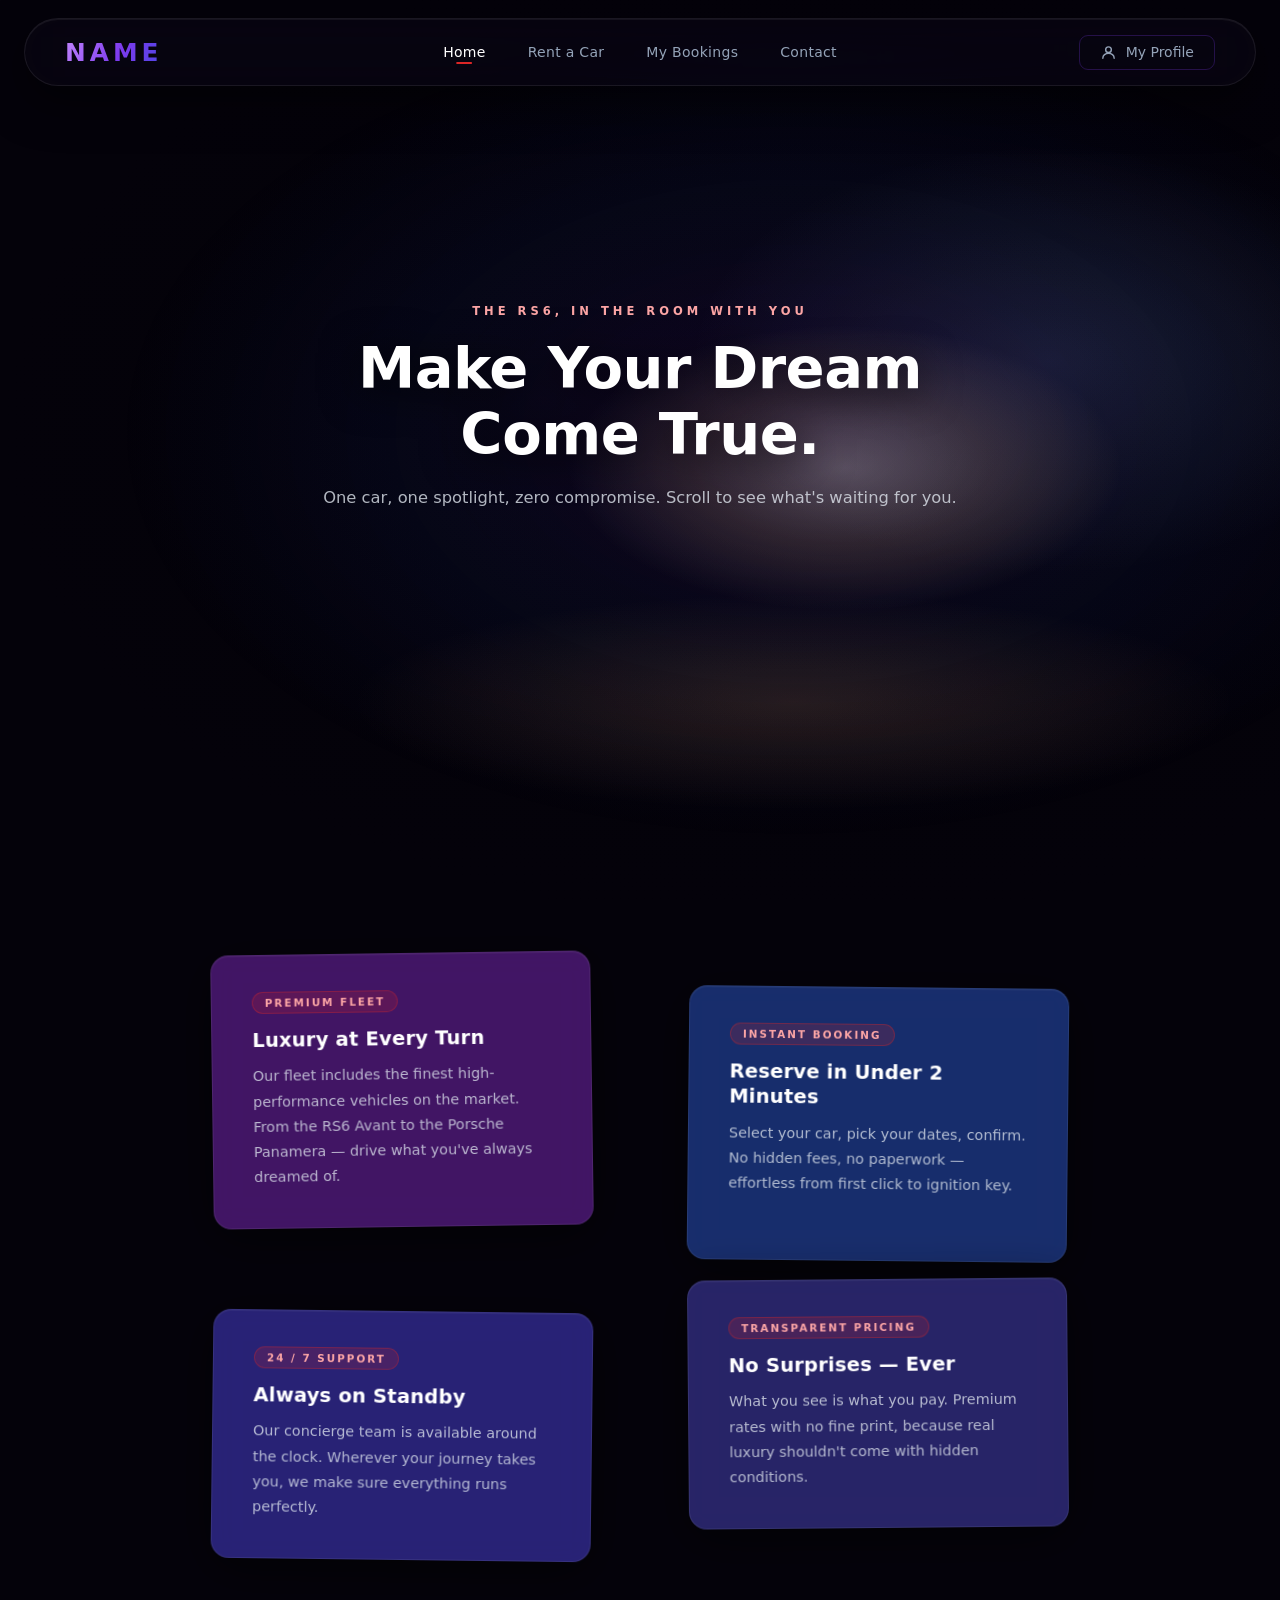
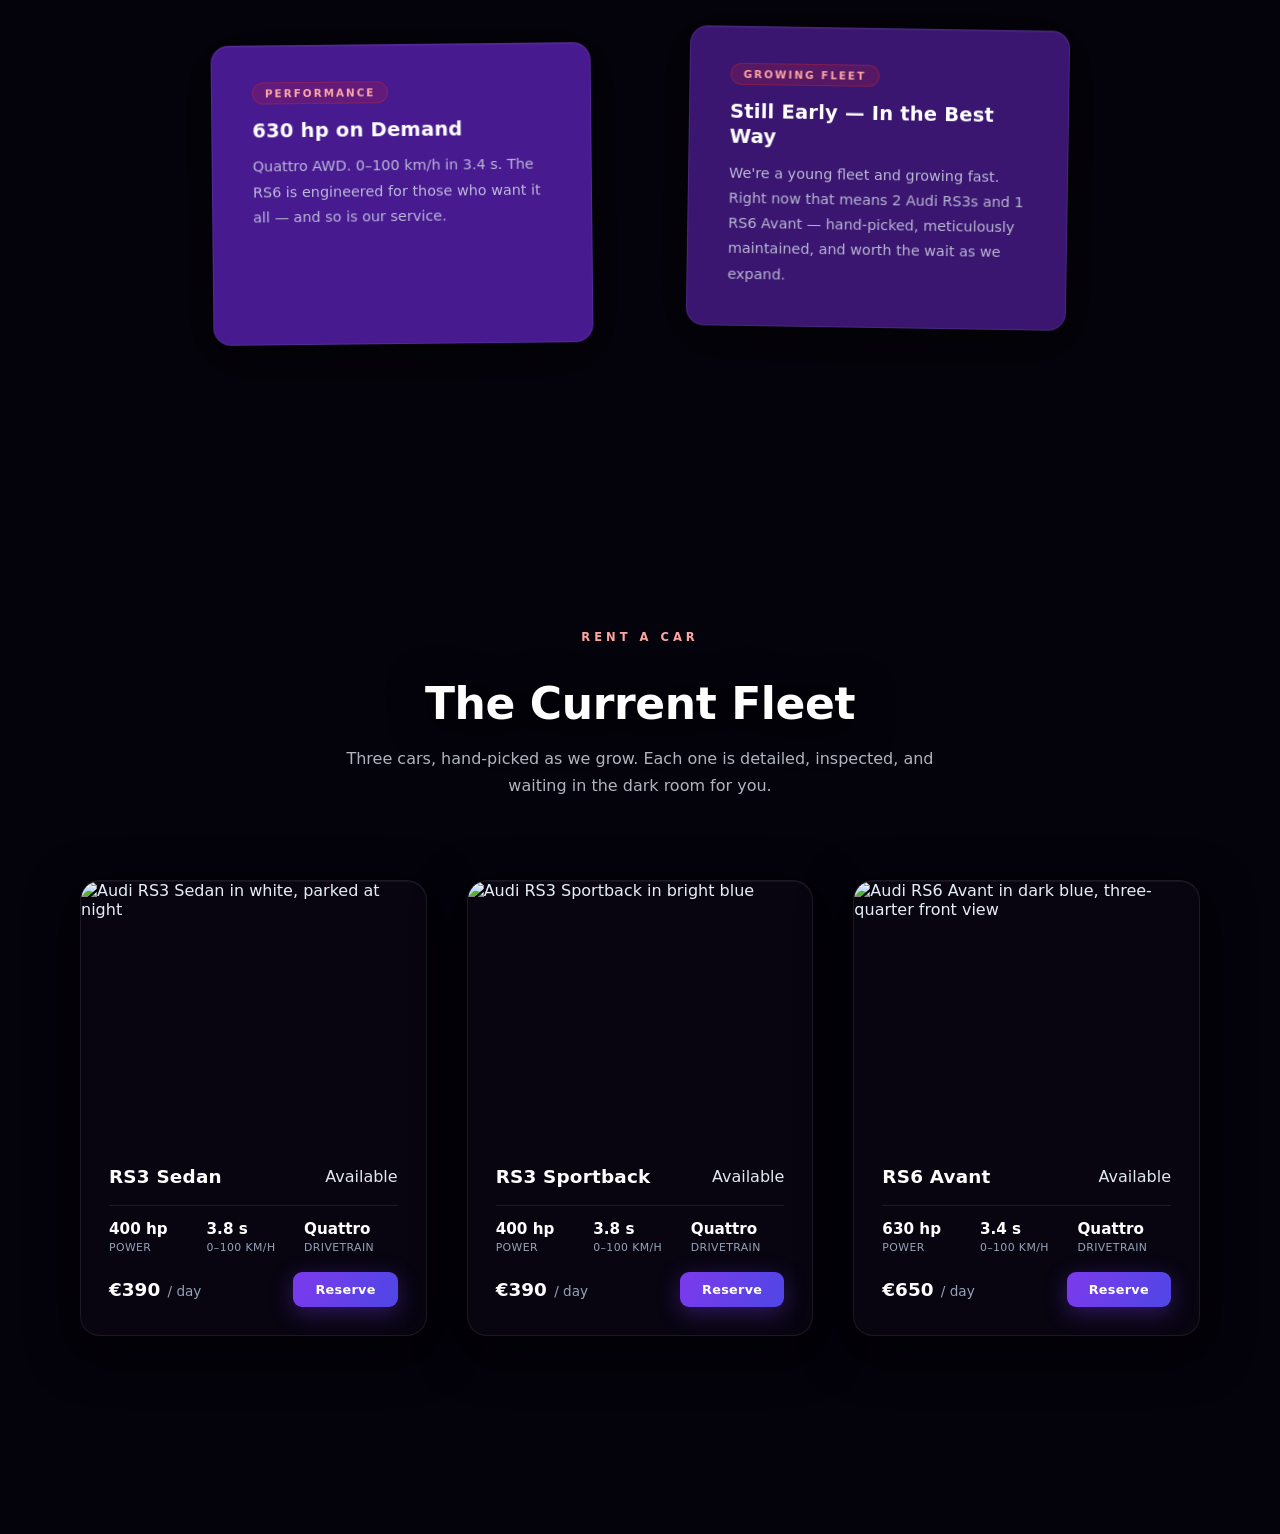
==== index.html @ 2bce0fa8 "Add Rent a Car section with the current fleet Three car cards (RS3 Sedan, RS3 Sportback, RS6 Avant) " ====
<!DOCTYPE html>
<html lang="en">
<head>
  <meta charset="UTF-8">
  <meta name="viewport" content="width=device-width, initial-scale=1.0">
  <title>NAME — Premium Car Rental</title>
  <link rel="stylesheet" href="css/styles.css">
</head>
<body>

  <!--
    ╔══════════════════════════════════════════════════╗
    ║  FIXED BACKGROUND SYSTEM                         ║
    ║  Three layers stacked behind everything.         ║
    ║  The page scrolls; these layers never move.      ║
    ║                                                  ║
    ║  To swap the car photo:                          ║
    ║  → edit .bg-photo background-image in styles.css ║
    ╚══════════════════════════════════════════════════╝
  -->
  <div class="bg-photo"></div>
  <div class="bg-darkroom"></div>
  <div class="bg-lights"></div>
  <div class="bg-tint"></div>

  <!-- ═══════════════════════════════════════
       NAVBAR
  ═══════════════════════════════════════ -->
  <nav class="navbar">
    <div class="nav-logo">NAME</div>

    <div class="nav-center">
      <a href="#"  class="nav-link active">Home</a>
      <a href="#rent-a-car"  class="nav-link">Rent a Car</a>
      <a href="#"  class="nav-link">My Bookings</a>
      <a href="#"  class="nav-link">Contact</a>
    </div>

    <div class="nav-right">
      <a href="#" class="nav-profile">
        <svg viewBox="0 0 24 24" fill="none" stroke="currentColor" stroke-width="2"
             stroke-linecap="round" stroke-linejoin="round">
          <circle cx="12" cy="8" r="4"/>
          <path d="M4 20c0-4 3.6-7 8-7s8 3 8 7"/>
        </svg>
        My Profile
      </a>
    </div>
  </nav>

  <!-- ═══════════════════════════════════════
       SCROLLABLE CONTENT
       Everything sits on top of the fixed bg.
  ═══════════════════════════════════════ -->
  <main class="page-content">

    <!-- HERO — info boxes centred over the car -->
    <section class="hero">

      <div class="hero-intro">
        <div class="hero-eyebrow">The RS6, In The Room With You</div>
        <h1>Make Your Dream Come True.</h1>
        <p>One car, one spotlight, zero compromise. Scroll to see what's waiting for you.</p>
      </div>

      <div class="boxes-grid">

        <div class="info-box box-purple">
          <div class="tag">Premium Fleet</div>
          <h3>Luxury at Every Turn</h3>
          <p>Our fleet includes the finest high-performance vehicles on the market. From the RS6 Avant to the Porsche Panamera — drive what you've always dreamed of.</p>
        </div>

        <div class="info-box box-blue">
          <div class="tag">Instant Booking</div>
          <h3>Reserve in Under 2 Minutes</h3>
          <p>Select your car, pick your dates, confirm. No hidden fees, no paperwork — effortless from first click to ignition key.</p>
        </div>

        <div class="info-box box-indigo">
          <div class="tag">24 / 7 Support</div>
          <h3>Always on Standby</h3>
          <p>Our concierge team is available around the clock. Wherever your journey takes you, we make sure everything runs perfectly.</p>
        </div>

        <div class="info-box box-teal">
          <div class="tag">Transparent Pricing</div>
          <h3>No Surprises — Ever</h3>
          <p>What you see is what you pay. Premium rates with no fine print, because real luxury shouldn't come with hidden conditions.</p>
        </div>

        <div class="info-box box-violet">
          <div class="tag">Performance</div>
          <h3>630 hp on Demand</h3>
          <p>Quattro AWD. 0–100 km/h in 3.4 s. The RS6 is engineered for those who want it all — and so is our service.</p>
        </div>

        <div class="info-box box-darkred">
          <div class="tag">Growing Fleet</div>
          <h3>Still Early — In the Best Way</h3>
          <p>We're a young fleet and growing fast. Right now that means 2 Audi RS3s and 1 RS6 Avant — hand-picked, meticulously maintained, and worth the wait as we expand.</p>
        </div>

      </div>
    </section>

    <!-- RENT A CAR — the current fleet -->
    <section class="fleet" id="rent-a-car">

      <div class="fleet-intro">
        <div class="hero-eyebrow">Rent a Car</div>
        <h2>The Current Fleet</h2>
        <p>Three cars, hand-picked as we grow. Each one is detailed, inspected, and waiting in the dark room for you.</p>
      </div>

      <div class="fleet-grid">

        <article class="car-card">
          <div class="car-media">
            <img src="https://images.unsplash.com/photo-1754369764475-033c33421843?auto=format&fit=crop&w=1000&q=85" alt="Audi RS3 Sedan in white, parked at night">
          </div>
          <div class="car-body">
            <div class="car-top">
              <h3>RS3 Sedan</h3>
              <span class="tag">Available</span>
            </div>
            <ul class="car-specs">
              <li><strong>400 hp</strong><span>Power</span></li>
              <li><strong>3.8 s</strong><span>0–100 km/h</span></li>
              <li><strong>Quattro</strong><span>Drivetrain</span></li>
            </ul>
            <div class="car-footer">
              <div class="car-price"><strong>€390</strong> / day</div>
              <a href="#" class="car-cta">Reserve</a>
            </div>
          </div>
        </article>

        <article class="car-card">
          <div class="car-media">
            <img src="https://images.unsplash.com/photo-1751362410493-e89194560227?auto=format&fit=crop&w=1000&q=85" alt="Audi RS3 Sportback in bright blue">
          </div>
          <div class="car-body">
            <div class="car-top">
              <h3>RS3 Sportback</h3>
              <span class="tag">Available</span>
            </div>
            <ul class="car-specs">
              <li><strong>400 hp</strong><span>Power</span></li>
              <li><strong>3.8 s</strong><span>0–100 km/h</span></li>
              <li><strong>Quattro</strong><span>Drivetrain</span></li>
            </ul>
            <div class="car-footer">
              <div class="car-price"><strong>€390</strong> / day</div>
              <a href="#" class="car-cta">Reserve</a>
            </div>
          </div>
        </article>

        <article class="car-card">
          <div class="car-media">
            <img src="https://images.unsplash.com/photo-1762028160438-191f46f4d0f8?auto=format&fit=crop&w=1000&q=85" alt="Audi RS6 Avant in dark blue, three-quarter front view">
          </div>
          <div class="car-body">
            <div class="car-top">
              <h3>RS6 Avant</h3>
              <span class="tag">Available</span>
            </div>
            <ul class="car-specs">
              <li><strong>630 hp</strong><span>Power</span></li>
              <li><strong>3.4 s</strong><span>0–100 km/h</span></li>
              <li><strong>Quattro</strong><span>Drivetrain</span></li>
            </ul>
            <div class="car-footer">
              <div class="car-price"><strong>€650</strong> / day</div>
              <a href="#" class="car-cta">Reserve</a>
            </div>
          </div>
        </article>

      </div>
    </section>

  </main>

  <script>
    // Active nav link
    document.querySelectorAll('.nav-link').forEach(link => {
      link.addEventListener('click', function () {
        document.querySelectorAll('.nav-link').forEach(l => l.classList.remove('active'));
        this.classList.add('active');
      });
    });
  </script>

</body>
</html>
---- css/styles.css ----
:root {
  --purple:       #7C3AED;
  --dark-purple:  #4C1D95;
  --deep-purple:  #2D1B69;
  --dark-blue:    #1E3A8A;
  --teal:         #0E7490;
  --midnight:     #0F172A;
  --void:         #04020A;
  --red:          #DC2626;
  --text:         #E2E8F0;
  --muted:        #94A3B8;
  --nav-h:        68px;
}

* { margin: 0; padding: 0; box-sizing: border-box; }
html { scroll-behavior: smooth; }

body {
  font-family: 'Segoe UI', system-ui, -apple-system, sans-serif;
  color: var(--text);
  overflow-x: hidden;
  background: #04020A;
}

/* ══════════════════════════════════════
   FIXED BACKGROUND SYSTEM
   Three stacked fixed layers — photo,
   dark-room vignette, colour tint.
   Content scrolls over all of them.
══════════════════════════════════════ */

/* Layer 1 — raw car photo
   Audi RS6, 3/4 front angle turned toward camera,
   shot in a dark studio with headlights already lit. */
.bg-photo {
  position: fixed;
  inset: 0;
  z-index: 0;
  background-image: url('https://images.unsplash.com/photo-1743264533229-c22d34e2fc5f?auto=format&fit=crop&w=2400&q=90');
  background-size: cover;
  background-position: 62% 46%;
  /* darken + slight desaturate so the room reads as black, car still legible */
  filter: brightness(0.5) contrast(1.22) saturate(0.8);
}

/* Layer 2 — dark room vignette
   Black corners, slight brightness in the middle
   where the car sits — cinematic announcement feel.
   Focal point shifted right to follow the car's 3/4 pose. */
.bg-darkroom {
  position: fixed;
  inset: 0;
  z-index: 1;
  background:
    /* Hard outer black */
    radial-gradient(
      ellipse 62% 56% at 62% 48%,
      transparent            0%,
      rgba(4, 2, 10, 0.22)  32%,
      rgba(4, 2, 10, 0.66)  60%,
      rgba(4, 2, 10, 0.94)  82%,
      rgba(4, 2, 10, 1.00) 100%
    ),
    /* Extra top + bottom crush */
    linear-gradient(
      to bottom,
      rgba(4, 2, 10, 0.90)  0%,
      transparent           20%,
      transparent           76%,
      rgba(4, 2, 10, 0.95) 100%
    );
}

/* Layer 3 — headlight / taillight glow
   Warm key light where the headlights sit, cool rim
   light off the bodywork, and a soft ground bounce —
   the "perfect light management" pass. */
.bg-lights {
  position: fixed;
  inset: 0;
  z-index: 2;
  background:
    /* headlight key light */
    radial-gradient(
      ellipse 30% 22% at 66% 52%,
      rgba(255, 244, 214, 0.34) 0%,
      rgba(255, 214, 140, 0.16) 38%,
      transparent               72%
    ),
    /* cool rim light along the far side of the body */
    radial-gradient(
      ellipse 40% 34% at 82% 40%,
      rgba(140, 170, 255, 0.14) 0%,
      transparent               70%
    ),
    /* warm floor bounce beneath the car */
    radial-gradient(
      ellipse 46% 16% at 62% 78%,
      rgba(255, 170, 90, 0.14) 0%,
      transparent               75%
    );
  mix-blend-mode: screen;
  pointer-events: none;
}

/* Layer 4 — colour tint (purple / blue atmosphere) */
.bg-tint {
  position: fixed;
  inset: 0;
  z-index: 3;
  background: radial-gradient(
    ellipse 70% 60% at 62% 48%,
    rgba(76, 29, 149, 0.18)  0%,
    rgba(30, 58, 138, 0.10) 45%,
    transparent             75%
  );
  pointer-events: none;
}

/* ══════════════════════════════════════
   NAVBAR
   A floating glass bar, not a hard strip —
   inset from the edges so the dark room reads
   straight through it, all sides softened evenly
   instead of one flat cut-line under it.
══════════════════════════════════════ */
.navbar {
  position: fixed;
  top: 18px; left: 24px; right: 24px;
  height: var(--nav-h);
  z-index: 1000;
  display: flex;
  align-items: center;
  padding: 0 40px;
  border-radius: 999px;
  background: rgba(12, 8, 22, 0.46);
  backdrop-filter: blur(26px) saturate(1.3);
  -webkit-backdrop-filter: blur(26px) saturate(1.3);
  border: 1px solid rgba(255, 255, 255, 0.08);
  box-shadow:
    0 16px 44px rgba(0, 0, 0, 0.5),
    0 1px 0 rgba(255, 255, 255, 0.06) inset;
}

.nav-logo {
  font-size: 1.55rem;
  font-weight: 900;
  letter-spacing: 4px;
  text-transform: uppercase;
  background: linear-gradient(115deg, #C084FC 0%, #7C3AED 55%, #4F46E5 100%);
  -webkit-background-clip: text;
  -webkit-text-fill-color: transparent;
  background-clip: text;
  user-select: none;
  flex-shrink: 0;
}

.nav-center {
  display: flex;
  gap: 2px;
  position: absolute;
  left: 50%;
  transform: translateX(-50%);
}

.nav-link {
  text-decoration: none;
  color: var(--muted);
  font-size: 0.875rem;
  font-weight: 500;
  letter-spacing: 0.3px;
  padding: 8px 20px;
  border-radius: 8px;
  transition: color 0.18s, background 0.18s;
  white-space: nowrap;
  position: relative;
}

.nav-link:hover { color: #fff; background: rgba(124, 58, 237, 0.13); }

.nav-link.active { color: #fff; }
.nav-link.active::after {
  content: '';
  position: absolute;
  bottom: 4px;
  left: 50%; transform: translateX(-50%);
  width: 16px; height: 2px;
  background: var(--red);
  border-radius: 2px;
}

.nav-right { margin-left: auto; }

.nav-profile {
  display: flex;
  align-items: center;
  gap: 9px;
  text-decoration: none;
  color: var(--muted);
  font-size: 0.875rem;
  font-weight: 500;
  padding: 8px 20px;
  border-radius: 9px;
  border: 1px solid rgba(124, 58, 237, 0.26);
  transition: all 0.2s;
}

.nav-profile:hover {
  color: #fff;
  border-color: var(--purple);
  background: rgba(124, 58, 237, 0.10);
  box-shadow: 0 0 18px rgba(124, 58, 237, 0.18);
}

.nav-profile svg { width: 17px; height: 17px; }

/* ══════════════════════════════════════
   PAGE CONTENT (scrolls over fixed bg)
══════════════════════════════════════ */
.page-content {
  position: relative;
  z-index: 10;
  padding-top: calc(var(--nav-h) + 34px);
}

/* ── HERO ──
   Tall enough that the room and the car get to breathe
   before the boxes arrive — real scroll, not one screenful. */
.hero {
  min-height: 220vh;
  display: flex;
  flex-direction: column;
  align-items: center;
  padding: 22vh 80px 18vh;
}

.hero-intro {
  text-align: center;
  max-width: 640px;
  margin: 0 auto 14vh;
}

.hero-eyebrow {
  display: inline-block;
  font-size: 0.72rem;
  font-weight: 700;
  letter-spacing: 4px;
  text-transform: uppercase;
  color: #FCA5A5;
  margin-bottom: 18px;
}

.hero-intro h1 {
  font-size: clamp(2.2rem, 4.5vw, 3.6rem);
  font-weight: 800;
  letter-spacing: -0.5px;
  line-height: 1.15;
  color: #fff;
  text-shadow: 0 6px 40px rgba(0, 0, 0, 0.8);
  margin-bottom: 16px;
}

.hero-intro p {
  font-size: 1.02rem;
  line-height: 1.7;
  color: rgba(226, 232, 240, 0.78);
}

/* ── INFO BOXES GRID ── */
.boxes-grid {
  display: grid;
  grid-template-columns: repeat(2, 380px);
  gap: 72px 96px;
  justify-content: center;
  margin-top: auto;
}

.info-box {
  border-radius: 18px;
  padding: 36px 40px 38px;
  backdrop-filter: blur(14px);
  -webkit-backdrop-filter: blur(14px);
  border: 1px solid rgba(255, 255, 255, 0.07);
  box-shadow:
    0 10px 50px rgba(0, 0, 0, 0.65),
    0 1px 0 rgba(255, 255, 255, 0.045) inset;
  transition: transform 0.28s ease, box-shadow 0.28s ease;
}

.info-box:hover {
  transform: translateY(-5px);
  box-shadow:
    0 20px 60px rgba(0, 0, 0, 0.75),
    0 1px 0 rgba(255, 255, 255, 0.06) inset;
}

/* Organic stagger so grid doesn't look rigid */
.info-box:nth-child(1) { transform: translateY(0px)    rotate(-0.8deg); }
.info-box:nth-child(2) { transform: translateY(34px)   rotate( 0.6deg); }
.info-box:nth-child(3) { transform: translateY(12px)   rotate( 0.7deg); }
.info-box:nth-child(4) { transform: translateY(-20px)  rotate(-0.5deg); }
.info-box:nth-child(5) { transform: translateY(24px)   rotate(-0.6deg); }
.info-box:nth-child(6) { transform: translateY(8px)    rotate( 0.9deg); }

.info-box:nth-child(1):hover { transform: translateY(-5px)  rotate(-0.8deg); }
.info-box:nth-child(2):hover { transform: translateY(29px)  rotate( 0.6deg); }
.info-box:nth-child(3):hover { transform: translateY(7px)   rotate( 0.7deg); }
.info-box:nth-child(4):hover { transform: translateY(-25px) rotate(-0.5deg); }
.info-box:nth-child(5):hover { transform: translateY(19px)  rotate(-0.6deg); }
.info-box:nth-child(6):hover { transform: translateY(3px)   rotate( 0.9deg); }

.info-box .tag {
  display: inline-block;
  font-size: 0.65rem;
  font-weight: 700;
  letter-spacing: 2px;
  text-transform: uppercase;
  padding: 4px 12px;
  border-radius: 20px;
  background: rgba(220, 38, 38, 0.18);
  color: #FCA5A5;
  border: 1px solid rgba(220, 38, 38, 0.32);
  margin-bottom: 14px;
}

.info-box h3 {
  font-size: 1.22rem;
  font-weight: 700;
  margin-bottom: 11px;
  color: #fff;
  letter-spacing: 0.2px;
  line-height: 1.3;
}

.info-box p {
  font-size: 0.9rem;
  line-height: 1.75;
  color: rgba(226, 232, 240, 0.76);
}

/* Box individual colour fills
   Strictly one violet → indigo → blue family, no red and
   no teal/green anywhere — only depth and brightness vary
   from box to box, so the grid reads as a single moodboard. */
.box-purple   { background: rgba(88,  28, 135, 0.72); }  /* purple-900 #581C87 */
.box-blue     { background: rgba(30,  58, 138, 0.76); }  /* blue-800   #1E3A8A */
.box-indigo   { background: rgba(55,  48, 163, 0.70); }  /* indigo-800 #3730A3 */
.box-teal     { background: rgba(49,  46, 129, 0.78); }  /* indigo-900 #312E81 */
.box-violet   { background: rgba(109, 40, 217, 0.64); }  /* violet-700 #6D28D9 */
.box-darkred  { background: rgba(76,  29, 149, 0.74); }  /* violet-900 #4C1D95 */

/* ══════════════════════════════════════
   RENT A CAR — fleet grid
══════════════════════════════════════ */
.fleet {
  padding: 16vh 80px 22vh;
}

.fleet-intro {
  text-align: center;
  max-width: 620px;
  margin: 0 auto 9vh;
}

.fleet-intro h2 {
  font-size: clamp(1.9rem, 3.6vw, 2.75rem);
  font-weight: 800;
  letter-spacing: -0.4px;
  color: #fff;
  text-shadow: 0 6px 40px rgba(0, 0, 0, 0.8);
  margin: 16px 0;
}

.fleet-intro p {
  font-size: 1rem;
  line-height: 1.7;
  color: rgba(226, 232, 240, 0.78);
}

.fleet-grid {
  display: grid;
  grid-template-columns: repeat(3, minmax(0, 1fr));
  gap: 40px;
  max-width: 1280px;
  margin: 0 auto;
}

.car-card {
  display: flex;
  flex-direction: column;
  border-radius: 20px;
  overflow: hidden;
  background: rgba(14, 10, 24, 0.55);
  backdrop-filter: blur(18px);
  -webkit-backdrop-filter: blur(18px);
  border: 1px solid rgba(255, 255, 255, 0.08);
  box-shadow:
    0 14px 50px rgba(0, 0, 0, 0.6),
    0 1px 0 rgba(255, 255, 255, 0.05) inset;
  transition: transform 0.3s ease, box-shadow 0.3s ease;
}

.car-card:hover {
  transform: translateY(-6px);
  box-shadow:
    0 22px 60px rgba(0, 0, 0, 0.7),
    0 1px 0 rgba(255, 255, 255, 0.06) inset;
}

.car-media {
  aspect-ratio: 4 / 3;
  overflow: hidden;
}

.car-media img {
  width: 100%;
  height: 100%;
  object-fit: cover;
  display: block;
  filter: saturate(1.05) contrast(1.05);
  transition: transform 0.5s ease;
}

.car-card:hover .car-media img {
  transform: scale(1.05);
}

.car-body {
  padding: 26px 28px 28px;
  display: flex;
  flex-direction: column;
  gap: 18px;
}

.car-top {
  display: flex;
  align-items: center;
  justify-content: space-between;
  gap: 12px;
}

.car-top h3 {
  font-size: 1.15rem;
  font-weight: 700;
  color: #fff;
  letter-spacing: 0.2px;
}

.car-specs {
  display: grid;
  grid-template-columns: repeat(3, 1fr);
  list-style: none;
  gap: 4px;
  padding-top: 14px;
  border-top: 1px solid rgba(255, 255, 255, 0.08);
}

.car-specs li {
  display: flex;
  flex-direction: column;
  gap: 3px;
}

.car-specs strong {
  font-size: 0.95rem;
  font-weight: 700;
  color: #fff;
}

.car-specs span {
  font-size: 0.68rem;
  letter-spacing: 0.4px;
  text-transform: uppercase;
  color: var(--muted);
}

.car-footer {
  display: flex;
  align-items: center;
  justify-content: space-between;
  gap: 12px;
}

.car-price {
  font-size: 0.85rem;
  color: var(--muted);
}

.car-price strong {
  font-size: 1.15rem;
  color: #fff;
  font-weight: 700;
  margin-right: 3px;
}

.car-cta {
  text-decoration: none;
  font-size: 0.8rem;
  font-weight: 700;
  letter-spacing: 0.3px;
  color: #fff;
  padding: 10px 22px;
  border-radius: 9px;
  background: linear-gradient(115deg, #7C3AED 0%, #4F46E5 100%);
  box-shadow: 0 6px 22px rgba(124, 58, 237, 0.35);
  transition: transform 0.2s ease, box-shadow 0.2s ease;
}

.car-cta:hover {
  transform: translateY(-2px);
  box-shadow: 0 10px 28px rgba(124, 58, 237, 0.5);
}

@media (max-width: 980px) {
  .fleet-grid { grid-template-columns: 1fr; }
  .fleet { padding: 12vh 24px 16vh; }
}
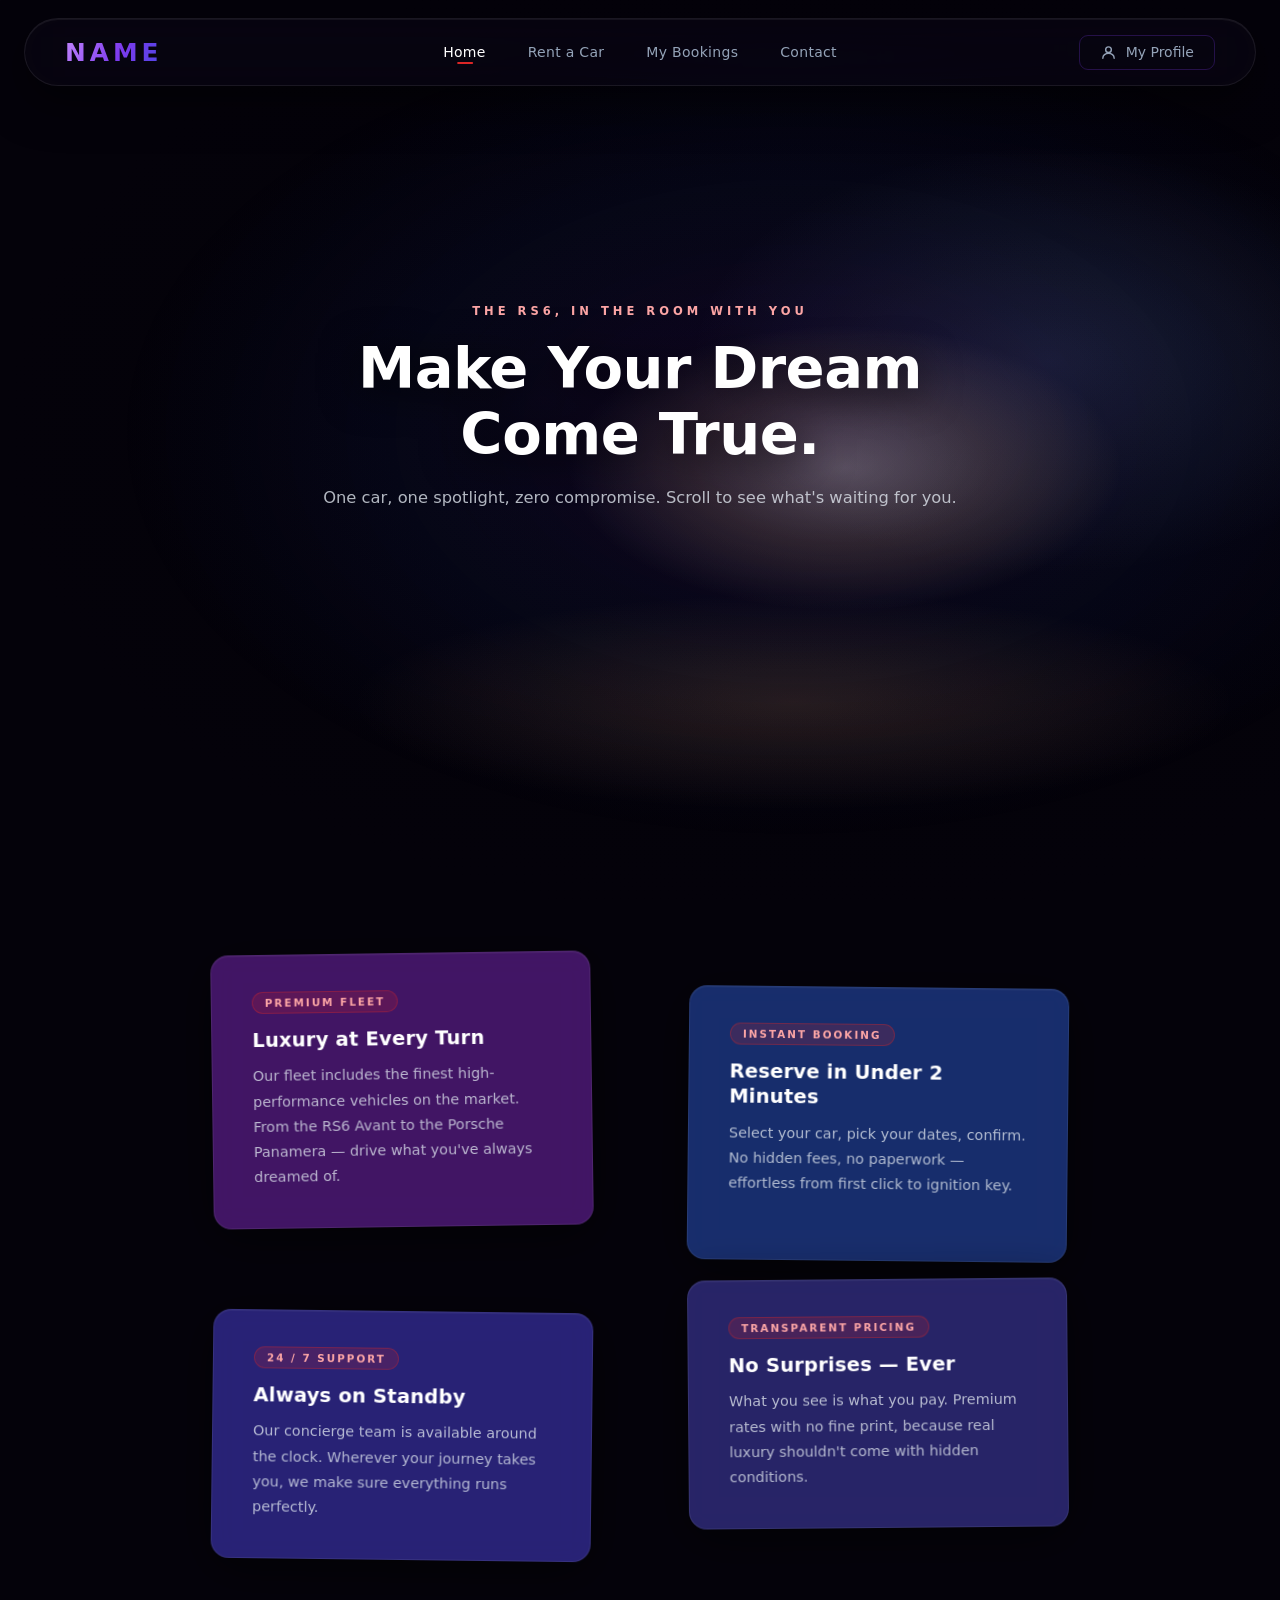
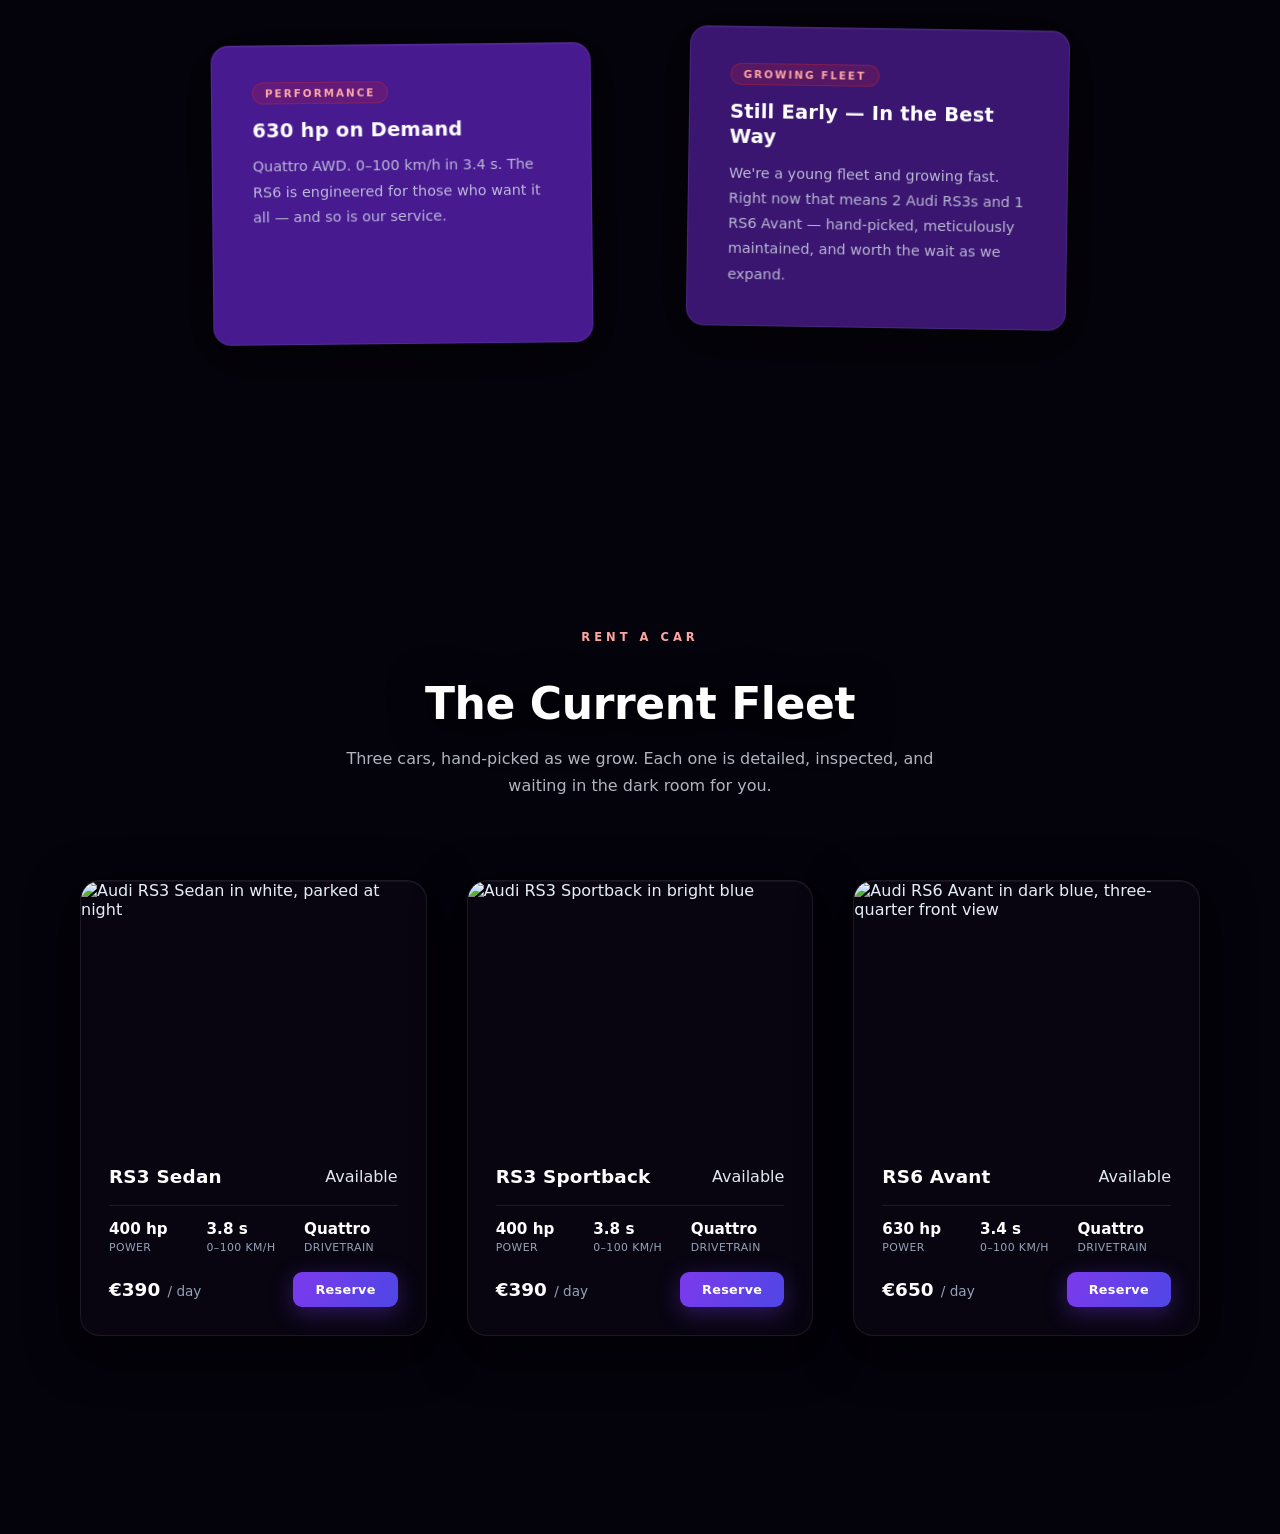
==== commit 545ff48f: "Make the nav underline scroll-spy between Home and Rent a Car Since both live on one page, the activ" ====
--- a/index.html
+++ b/index.html
@@ -30,10 +30,11 @@
     <div class="nav-logo">NAME</div>
 
     <div class="nav-center">
-      <a href="#"  class="nav-link active">Home</a>
+      <a href="#home"  class="nav-link active">Home</a>
       <a href="#rent-a-car"  class="nav-link">Rent a Car</a>
       <a href="#"  class="nav-link">My Bookings</a>
       <a href="#"  class="nav-link">Contact</a>
+      <span class="nav-indicator"></span>
     </div>
 
     <div class="nav-right">
@@ -55,7 +56,7 @@
   <main class="page-content">
 
     <!-- HERO — info boxes centred over the car -->
-    <section class="hero">
+    <section class="hero" id="home">
 
       <div class="hero-intro">
         <div class="hero-eyebrow">The RS6, In The Room With You</div>
@@ -184,13 +185,50 @@
   </main>
 
   <script>
-    // Active nav link
-    document.querySelectorAll('.nav-link').forEach(link => {
-      link.addEventListener('click', function () {
-        document.querySelectorAll('.nav-link').forEach(l => l.classList.remove('active'));
-        this.classList.add('active');
+    // Active nav link + sliding indicator, driven by scroll position
+    // so it follows you between Home and Rent a Car automatically —
+    // not just on click.
+    (function () {
+      const links = Array.from(document.querySelectorAll('.nav-link'));
+      const indicator = document.querySelector('.nav-indicator');
+      const sections = links
+        .filter(link => link.getAttribute('href').length > 1)
+        .map(link => ({ link, section: document.querySelector(link.getAttribute('href')) }))
+        .filter(entry => entry.section);
+
+      function moveIndicator(link) {
+        if (!link) { indicator.style.opacity = '0'; return; }
+        indicator.style.opacity = '1';
+        indicator.style.left = (link.offsetLeft + link.offsetWidth / 2 - 8) + 'px';
+      }
+
+      function setActive(link) {
+        links.forEach(l => l.classList.remove('active'));
+        if (link) link.classList.add('active');
+        moveIndicator(link);
+      }
+
+      // Click = instant feedback, no waiting for the scroll to settle
+      links.forEach(link => {
+        link.addEventListener('click', () => setActive(link));
       });
-    });
+
+      // Scroll-spy: whichever section crosses the middle of the
+      // viewport becomes the active nav link.
+      const observer = new IntersectionObserver((entries) => {
+        entries.forEach(entry => {
+          if (entry.isIntersecting) {
+            const match = sections.find(s => s.section === entry.target);
+            if (match) setActive(match.link);
+          }
+        });
+      }, { rootMargin: '-50% 0px -50% 0px', threshold: 0 });
+
+      sections.forEach(({ section }) => observer.observe(section));
+
+      setActive(document.querySelector('.nav-link.active') || links[0]);
+      window.addEventListener('resize', () => moveIndicator(document.querySelector('.nav-link.active')));
+    })();
   </script>
 
 </body>
--- a/css/styles.css
+++ b/css/styles.css
@@ -179,14 +179,19 @@
 .nav-link:hover { color: #fff; background: rgba(124, 58, 237, 0.13); }
 
 .nav-link.active { color: #fff; }
-.nav-link.active::after {
-  content: '';
+
+/* Single shared underline that slides between links,
+   positioned in JS from the active link's offset. */
+.nav-indicator {
   position: absolute;
   bottom: 4px;
-  left: 50%; transform: translateX(-50%);
+  left: 0;
   width: 16px; height: 2px;
   background: var(--red);
   border-radius: 2px;
+  opacity: 0;
+  transition: left 0.32s cubic-bezier(0.65, 0, 0.35, 1), opacity 0.2s ease;
+  pointer-events: none;
 }
 
 .nav-right { margin-left: auto; }
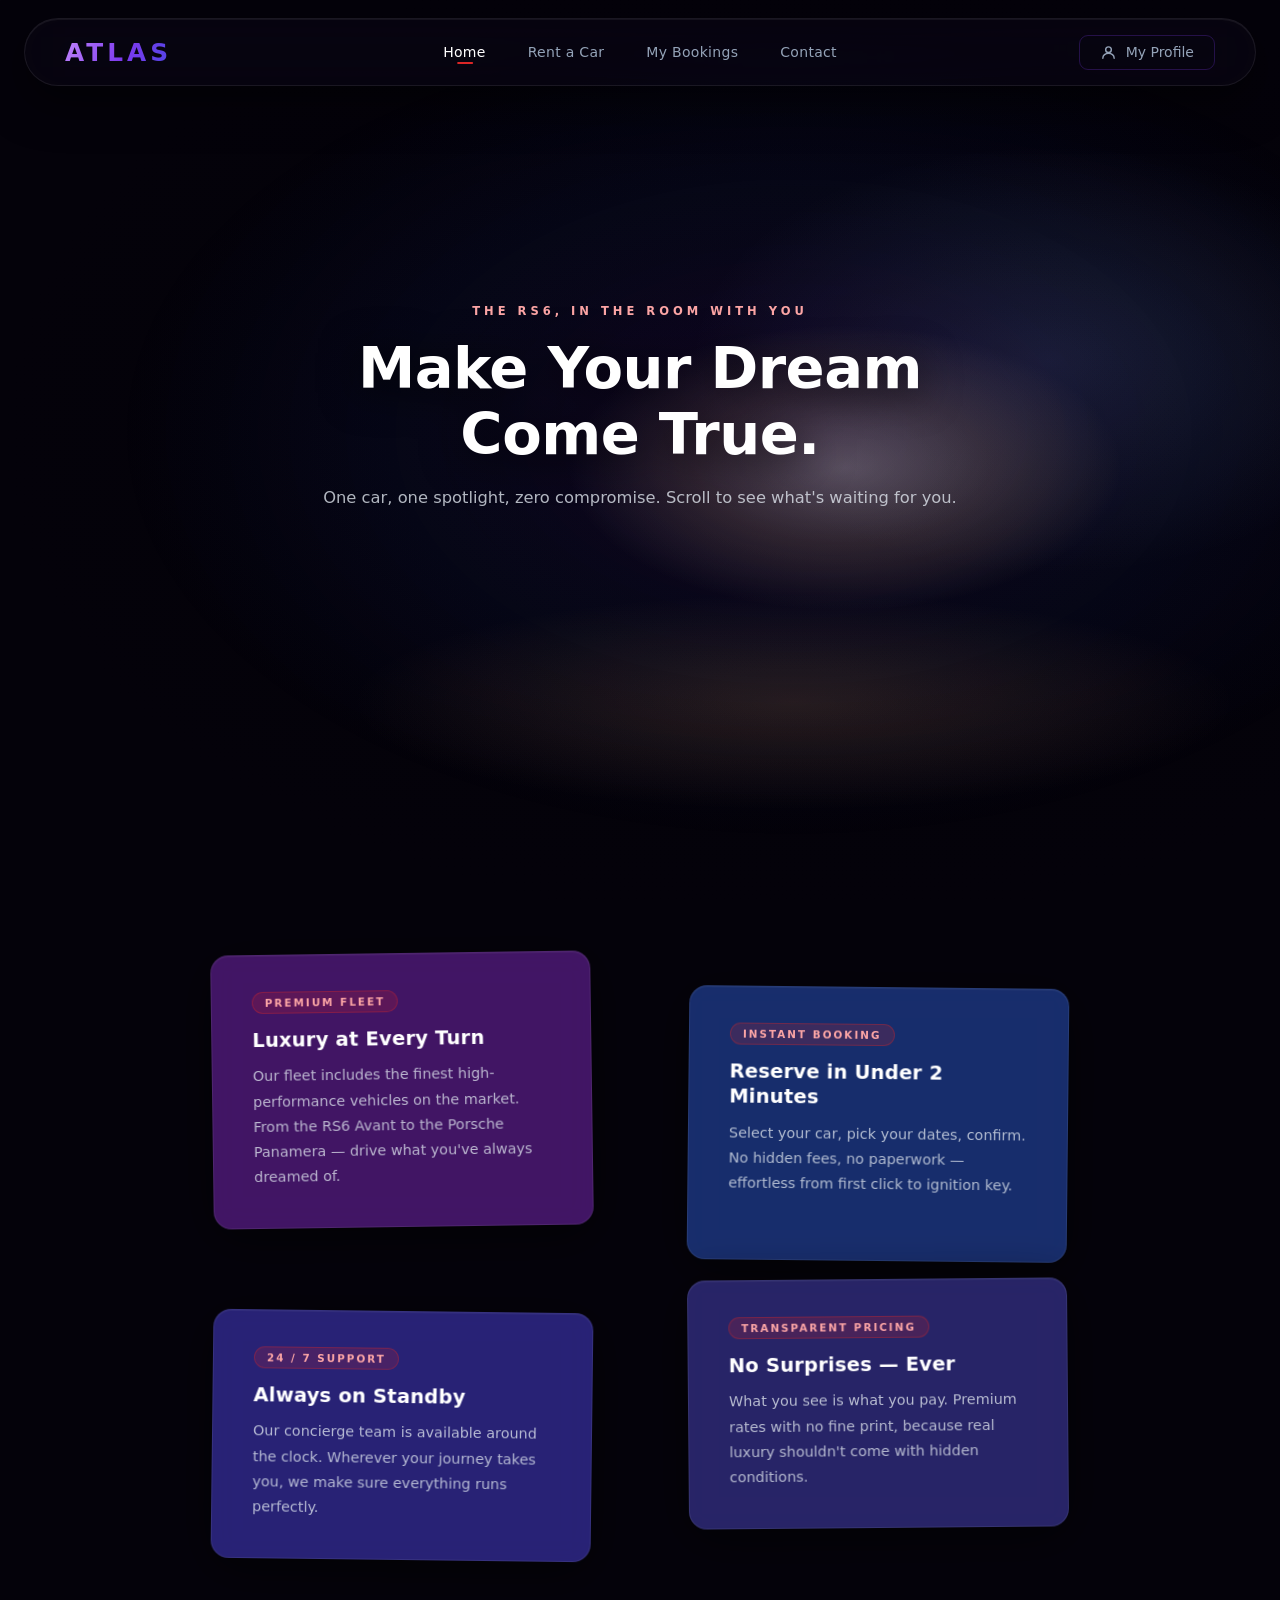
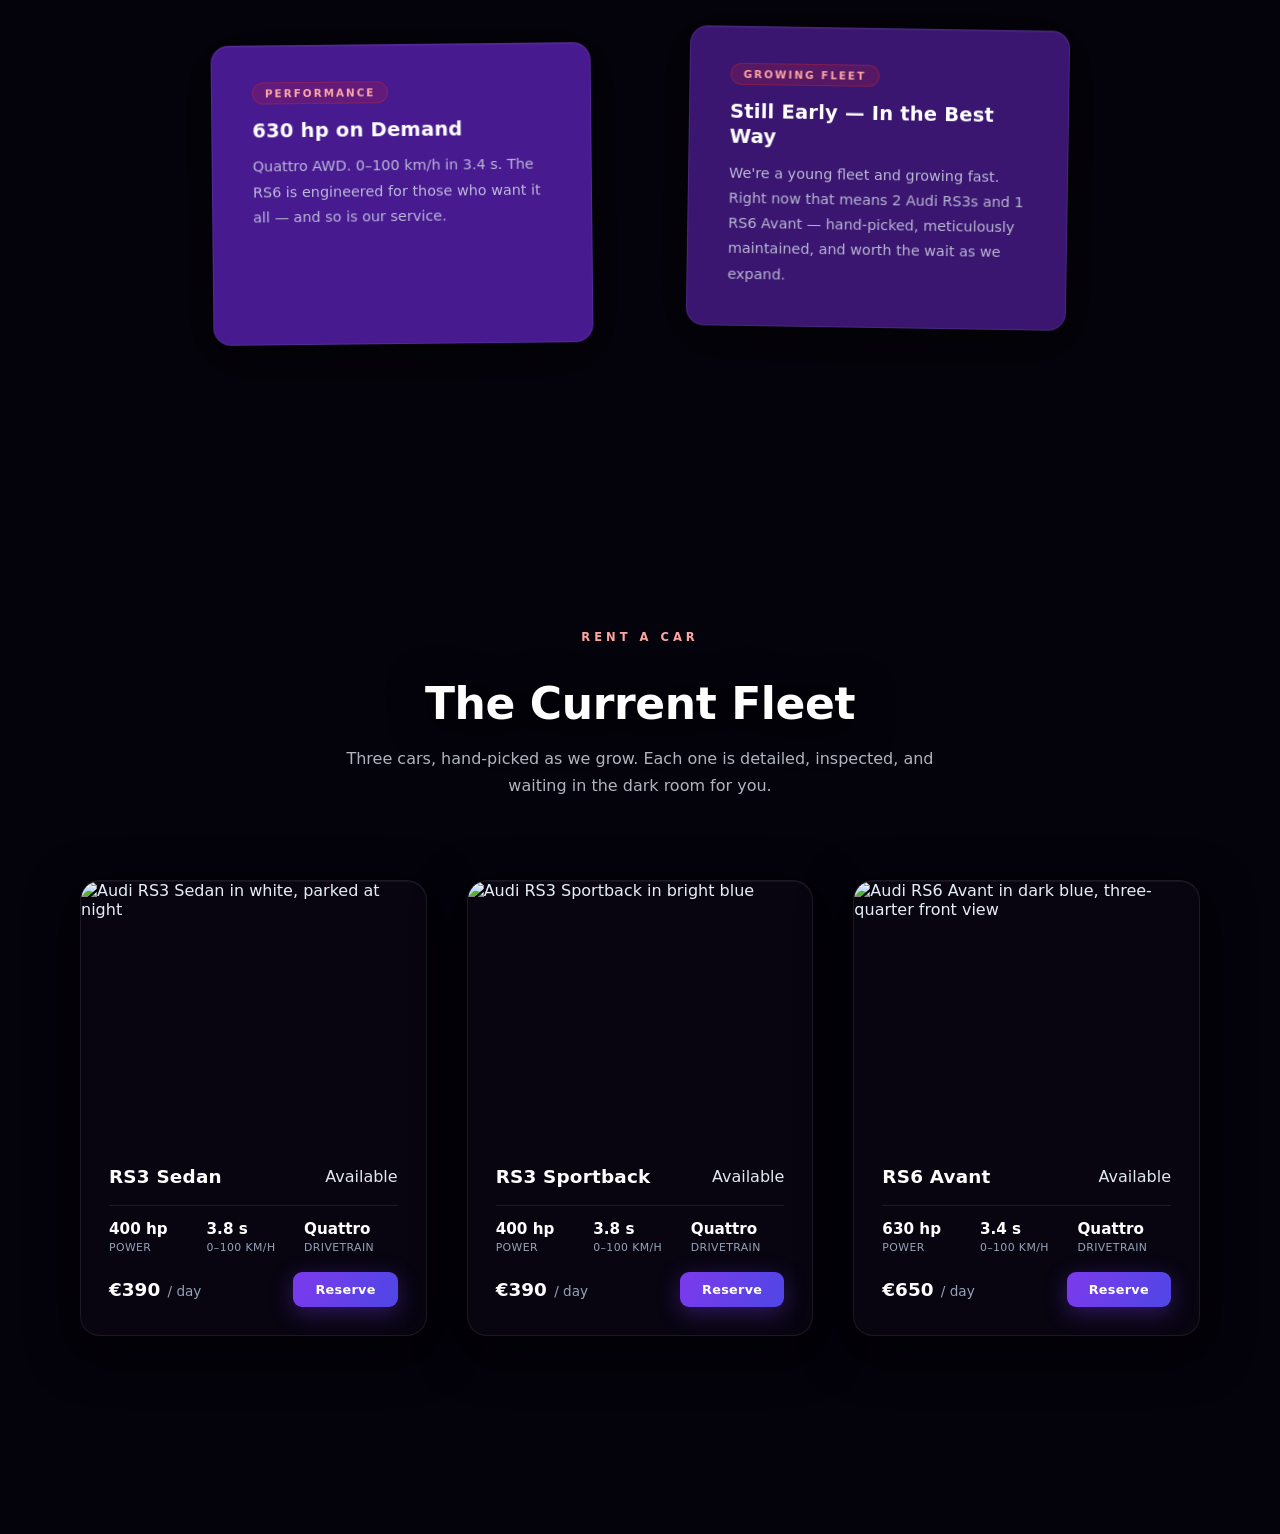
==== commit 6233c701: "Set site branding to Atlas and add SEO meta tags - Replace NAME placeholder with Atlas in title and " ====
--- a/index.html
+++ b/index.html
@@ -3,7 +3,11 @@
 <head>
   <meta charset="UTF-8">
   <meta name="viewport" content="width=device-width, initial-scale=1.0">
-  <title>NAME — Premium Car Rental</title>
+  <title>Atlas — Premium Car Rental</title>
+  <meta name="description" content="Atlas Premium Car Rental — rent a premium car with ease. Browse our fleet, book online, and hit the road with Atlas.">
+  <meta property="og:title" content="Atlas — Premium Car Rental">
+  <meta property="og:description" content="Rent a premium car with ease. Browse our fleet and book online with Atlas.">
+  <meta property="og:type" content="website">
   <link rel="stylesheet" href="css/styles.css">
 </head>
 <body>
@@ -27,7 +31,7 @@
        NAVBAR
   ═══════════════════════════════════════ -->
   <nav class="navbar">
-    <div class="nav-logo">NAME</div>
+    <div class="nav-logo">Atlas</div>
 
     <div class="nav-center">
       <a href="#home"  class="nav-link active">Home</a>
@@ -185,6 +189,17 @@
   </main>
 
   <script>
+    // Always land on the homepage on a fresh visit — even if the
+    // URL carries a stale #rent-a-car (e.g. a bookmark saved while
+    // scrolled down) or the browser tries to restore old scroll.
+    if ('scrollRestoration' in history) { history.scrollRestoration = 'manual'; }
+    window.addEventListener('load', function () {
+      window.scrollTo(0, 0);
+      if (location.hash) history.replaceState(null, '', location.pathname + location.search);
+    });
+  </script>
+
+  <script>
     // Active nav link + sliding indicator, driven by scroll position
     // so it follows you between Home and Rent a Car automatically —
     // not just on click.
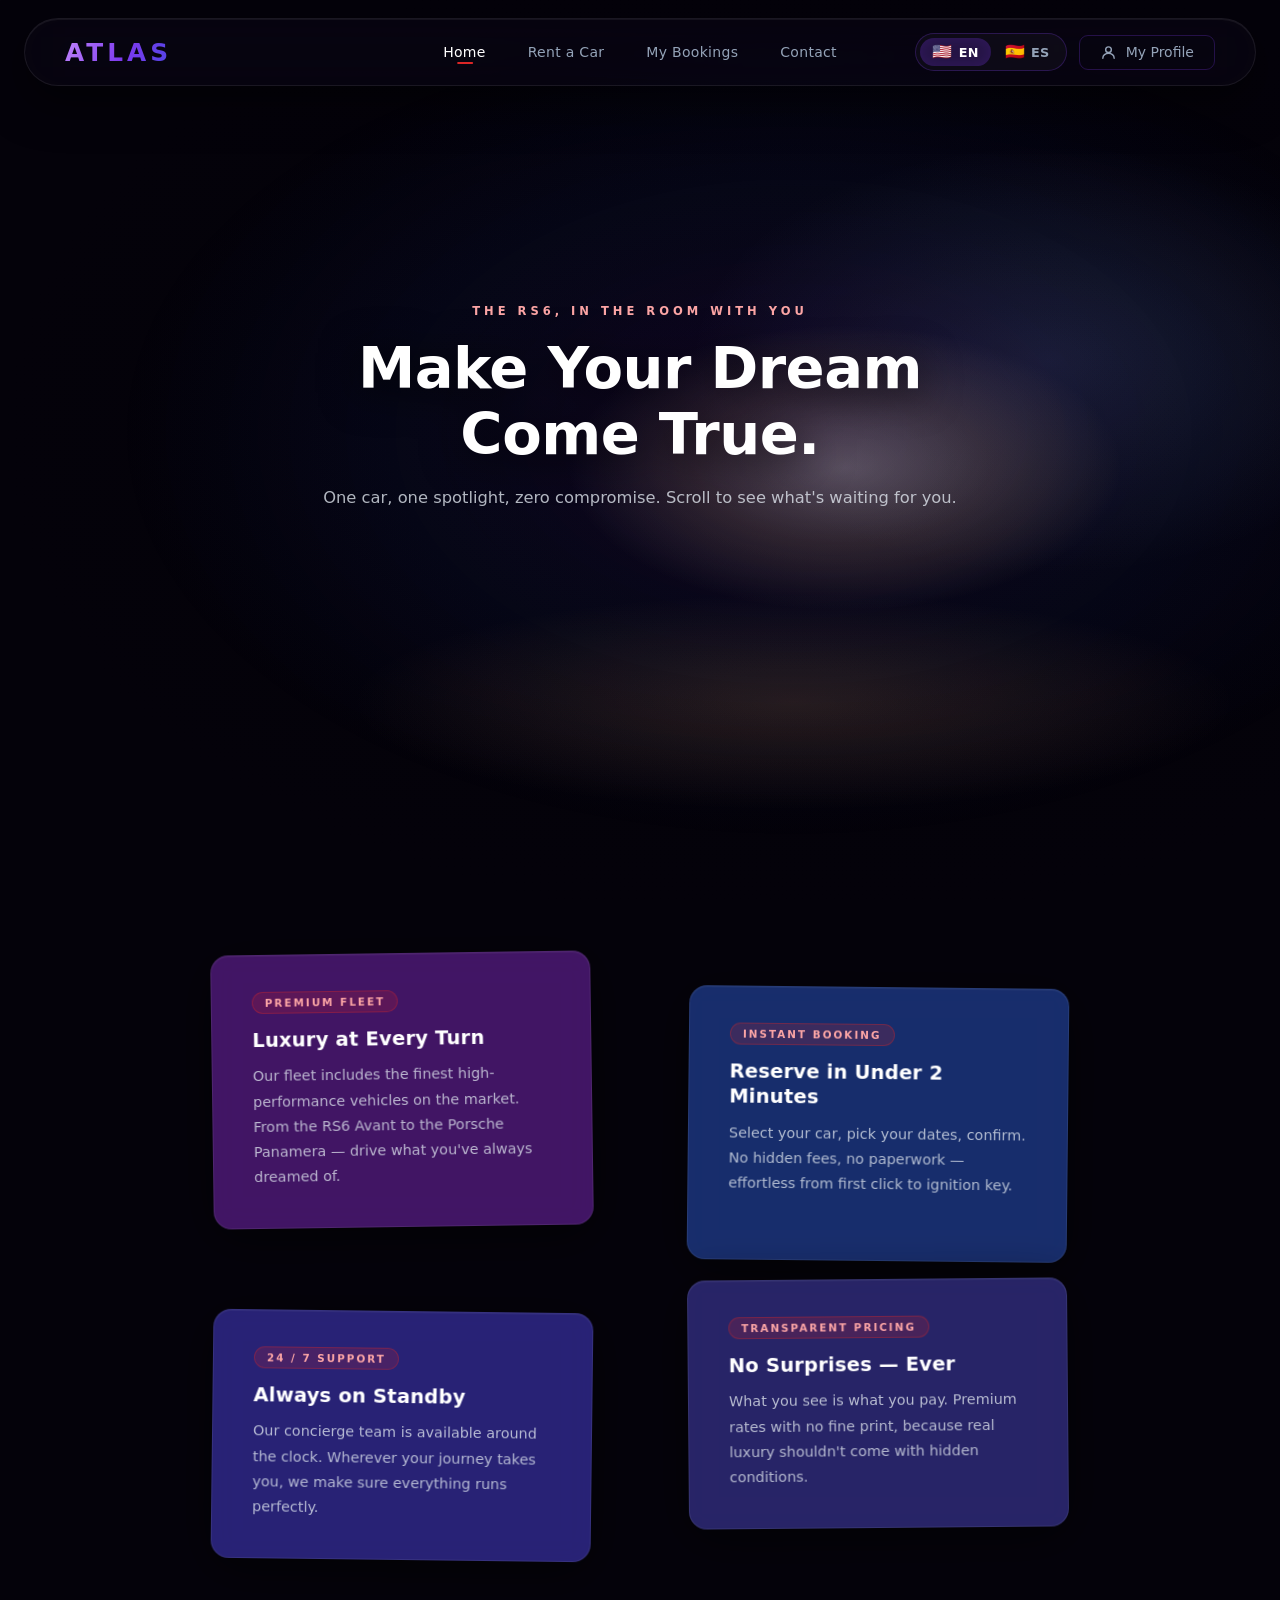
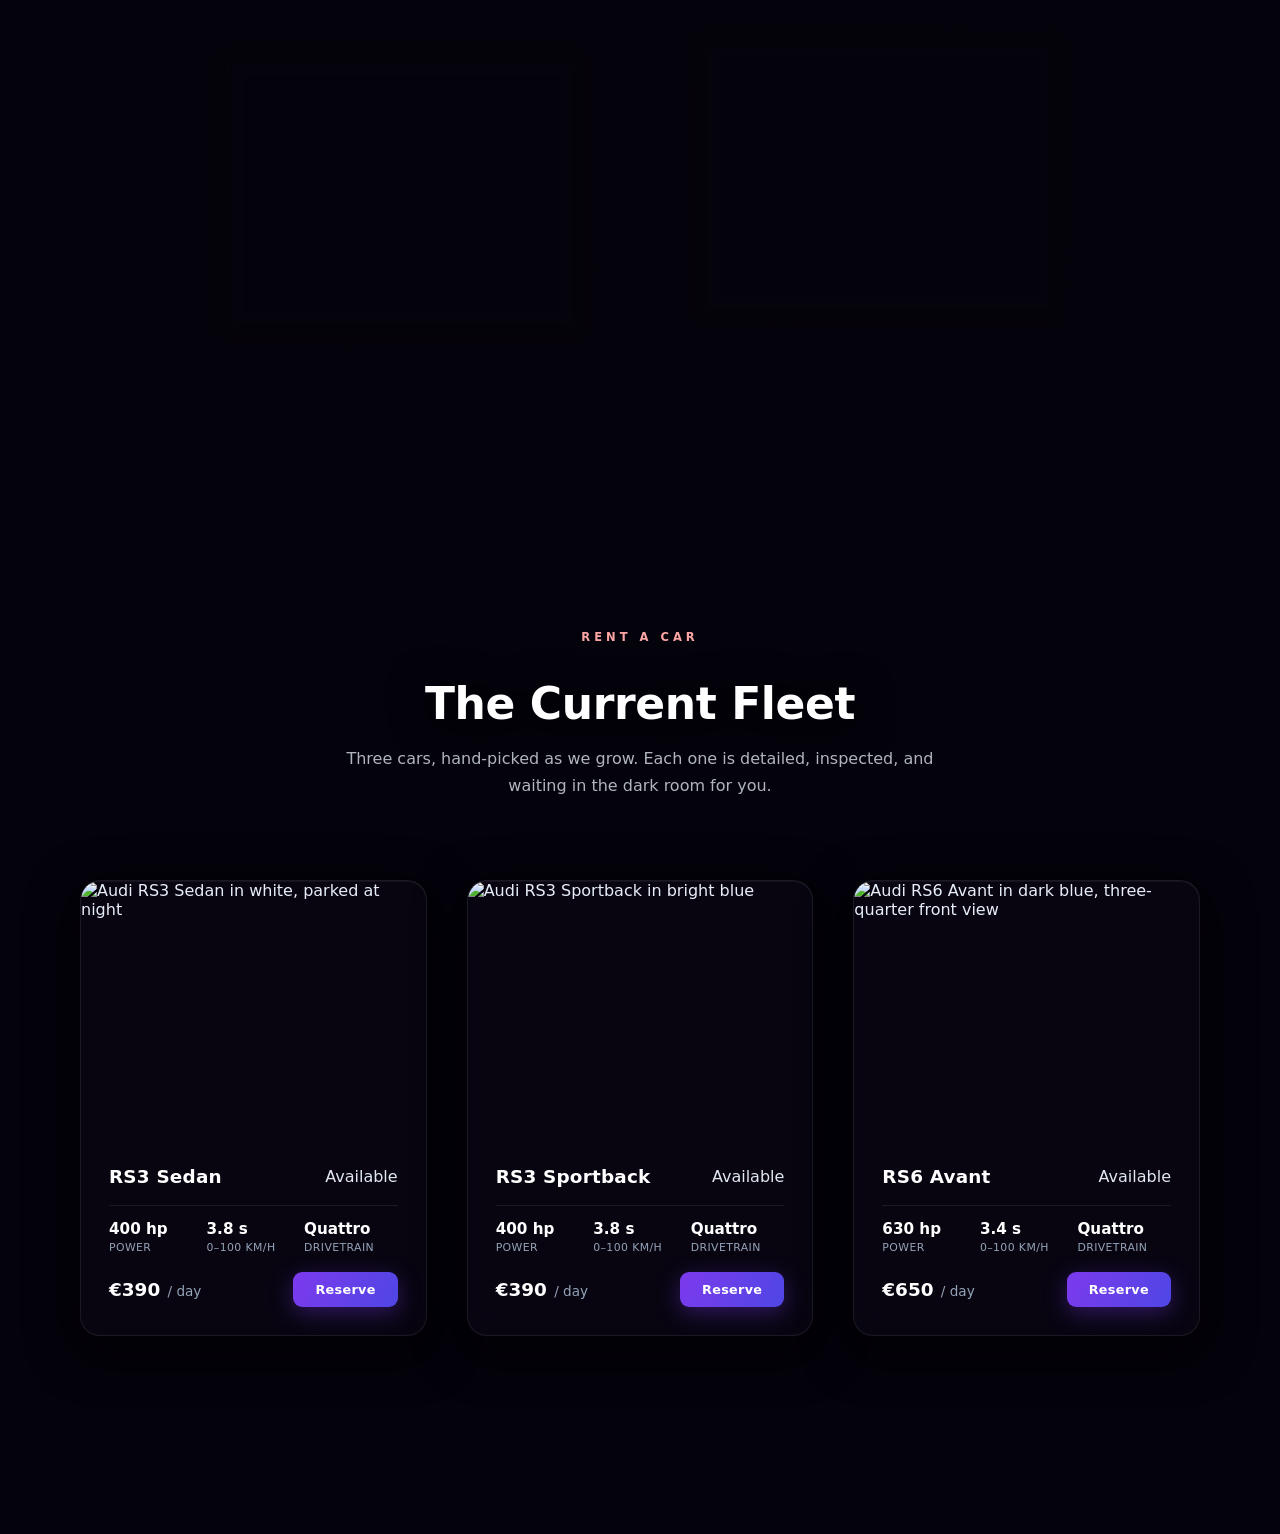
==== commit 39a9efe7: "Add EN/ES language switcher to navbar Adds a flag-based language toggle immediately left of the prof" ====
--- a/index.html
+++ b/index.html
@@ -42,6 +42,17 @@
     </div>
 
     <div class="nav-right">
+      <div class="lang-switch" role="group" aria-label="Language selector">
+        <button type="button" class="lang-option active" data-lang="en" aria-pressed="true">
+          <span class="lang-flag" aria-hidden="true">🇺🇸</span>
+          <span class="lang-code">EN</span>
+        </button>
+        <button type="button" class="lang-option" data-lang="es" aria-pressed="false">
+          <span class="lang-flag" aria-hidden="true">🇪🇸</span>
+          <span class="lang-code">ES</span>
+        </button>
+      </div>
+
       <a href="#" class="nav-profile">
         <svg viewBox="0 0 24 24" fill="none" stroke="currentColor" stroke-width="2"
              stroke-linecap="round" stroke-linejoin="round">
@@ -197,6 +208,26 @@
       window.scrollTo(0, 0);
       if (location.hash) history.replaceState(null, '', location.pathname + location.search);
     });
+  </script>
+
+  <script>
+    // Language switcher — EN / ES toggle with flag icons.
+    // Purely presentational state for now (swaps the active pill);
+    // wire real translations in here once copy is localized.
+    (function () {
+      const options = Array.from(document.querySelectorAll('.lang-option'));
+      options.forEach(btn => {
+        btn.addEventListener('click', () => {
+          options.forEach(b => {
+            b.classList.remove('active');
+            b.setAttribute('aria-pressed', 'false');
+          });
+          btn.classList.add('active');
+          btn.setAttribute('aria-pressed', 'true');
+          document.documentElement.lang = btn.dataset.lang;
+        });
+      });
+    })();
   </script>
 
   <script>
--- a/css/styles.css
+++ b/css/styles.css
@@ -194,7 +194,54 @@
   pointer-events: none;
 }
 
-.nav-right { margin-left: auto; }
+.nav-right {
+  margin-left: auto;
+  display: flex;
+  align-items: center;
+  gap: 12px;
+}
+
+/* Language switcher — EN / ES pill, flags as the visual cue,
+   sits immediately left of the profile link. */
+.lang-switch {
+  display: flex;
+  align-items: center;
+  gap: 2px;
+  padding: 4px;
+  border-radius: 999px;
+  border: 1px solid rgba(124, 58, 237, 0.26);
+  background: rgba(255, 255, 255, 0.03);
+}
+
+.lang-option {
+  display: flex;
+  align-items: center;
+  gap: 6px;
+  background: transparent;
+  border: none;
+  cursor: pointer;
+  color: var(--muted);
+  font-family: inherit;
+  font-size: 0.8rem;
+  font-weight: 600;
+  letter-spacing: 0.3px;
+  padding: 6px 12px;
+  border-radius: 999px;
+  transition: color 0.18s, background 0.18s, box-shadow 0.18s;
+}
+
+.lang-option .lang-flag {
+  font-size: 1rem;
+  line-height: 1;
+}
+
+.lang-option:hover { color: #fff; background: rgba(124, 58, 237, 0.13); }
+
+.lang-option.active {
+  color: #fff;
+  background: rgba(124, 58, 237, 0.22);
+  box-shadow: 0 0 14px rgba(124, 58, 237, 0.15) inset;
+}
 
 .nav-profile {
   display: flex;
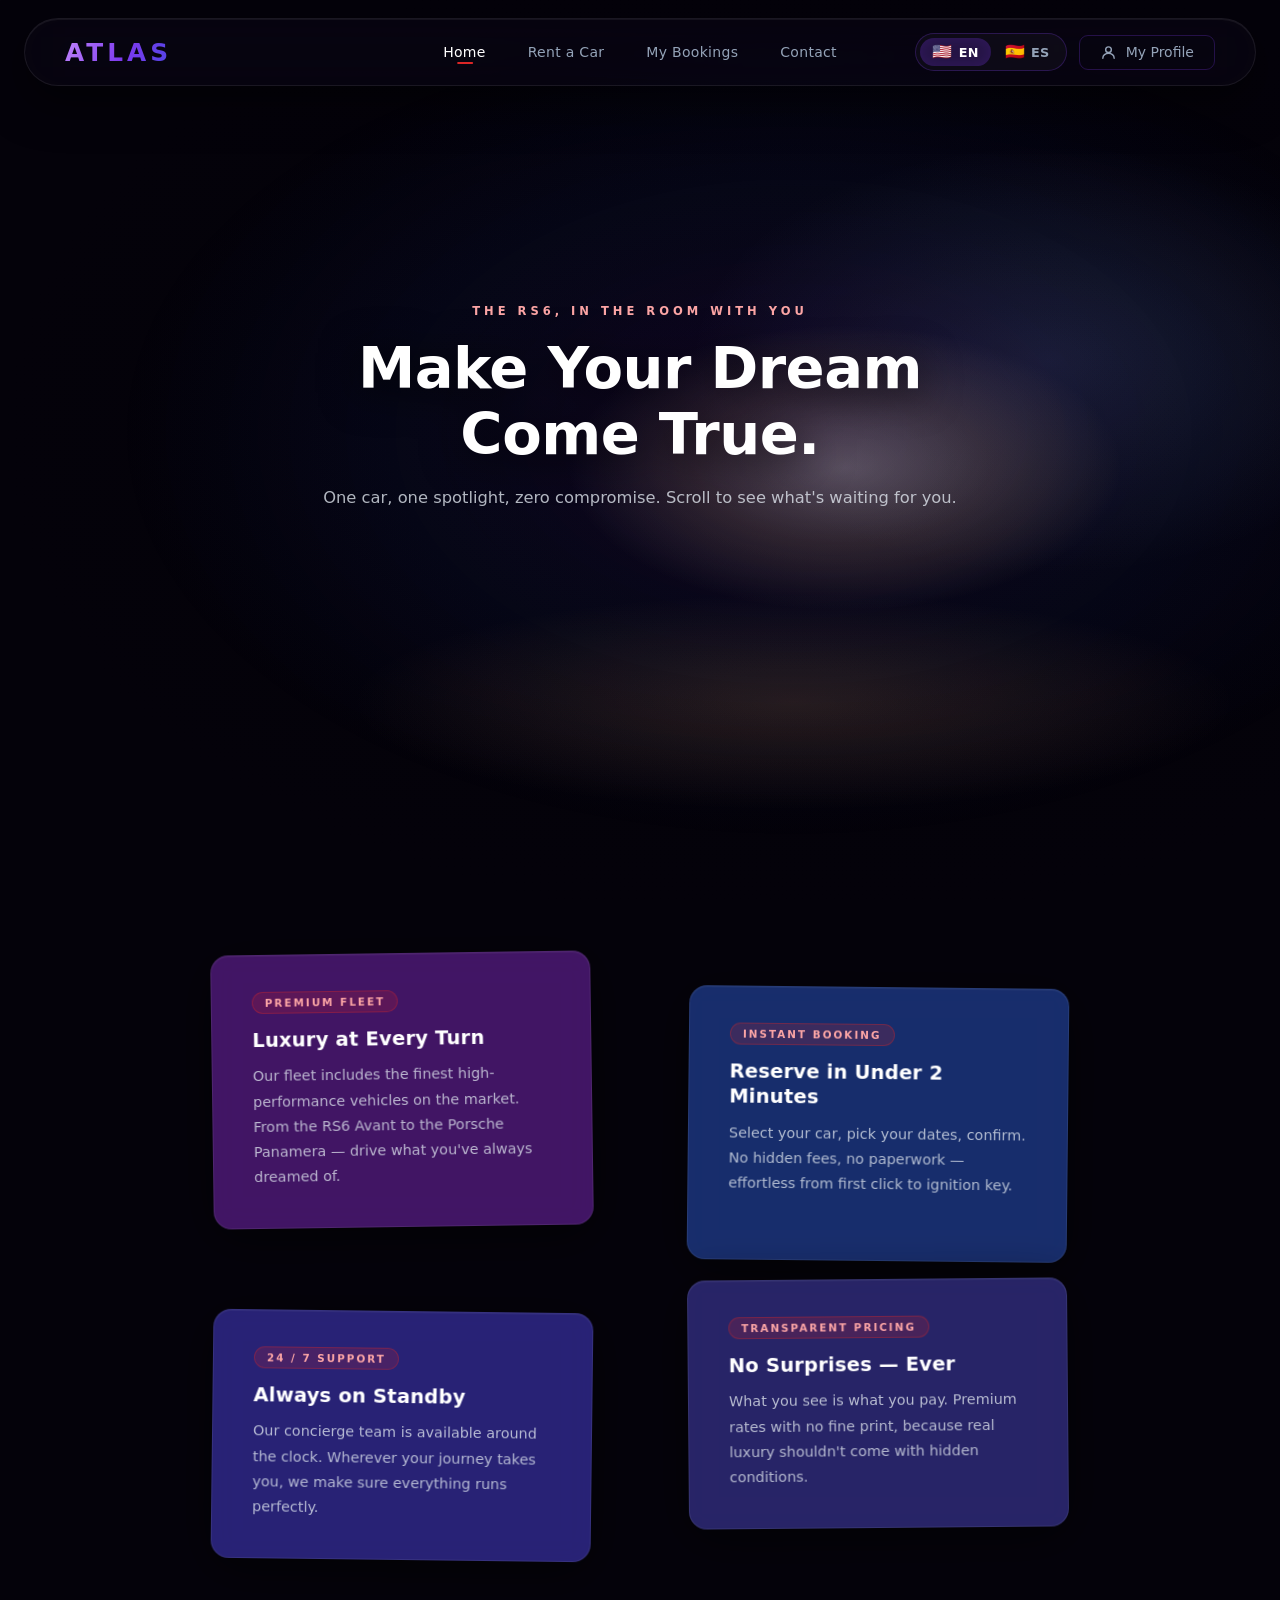
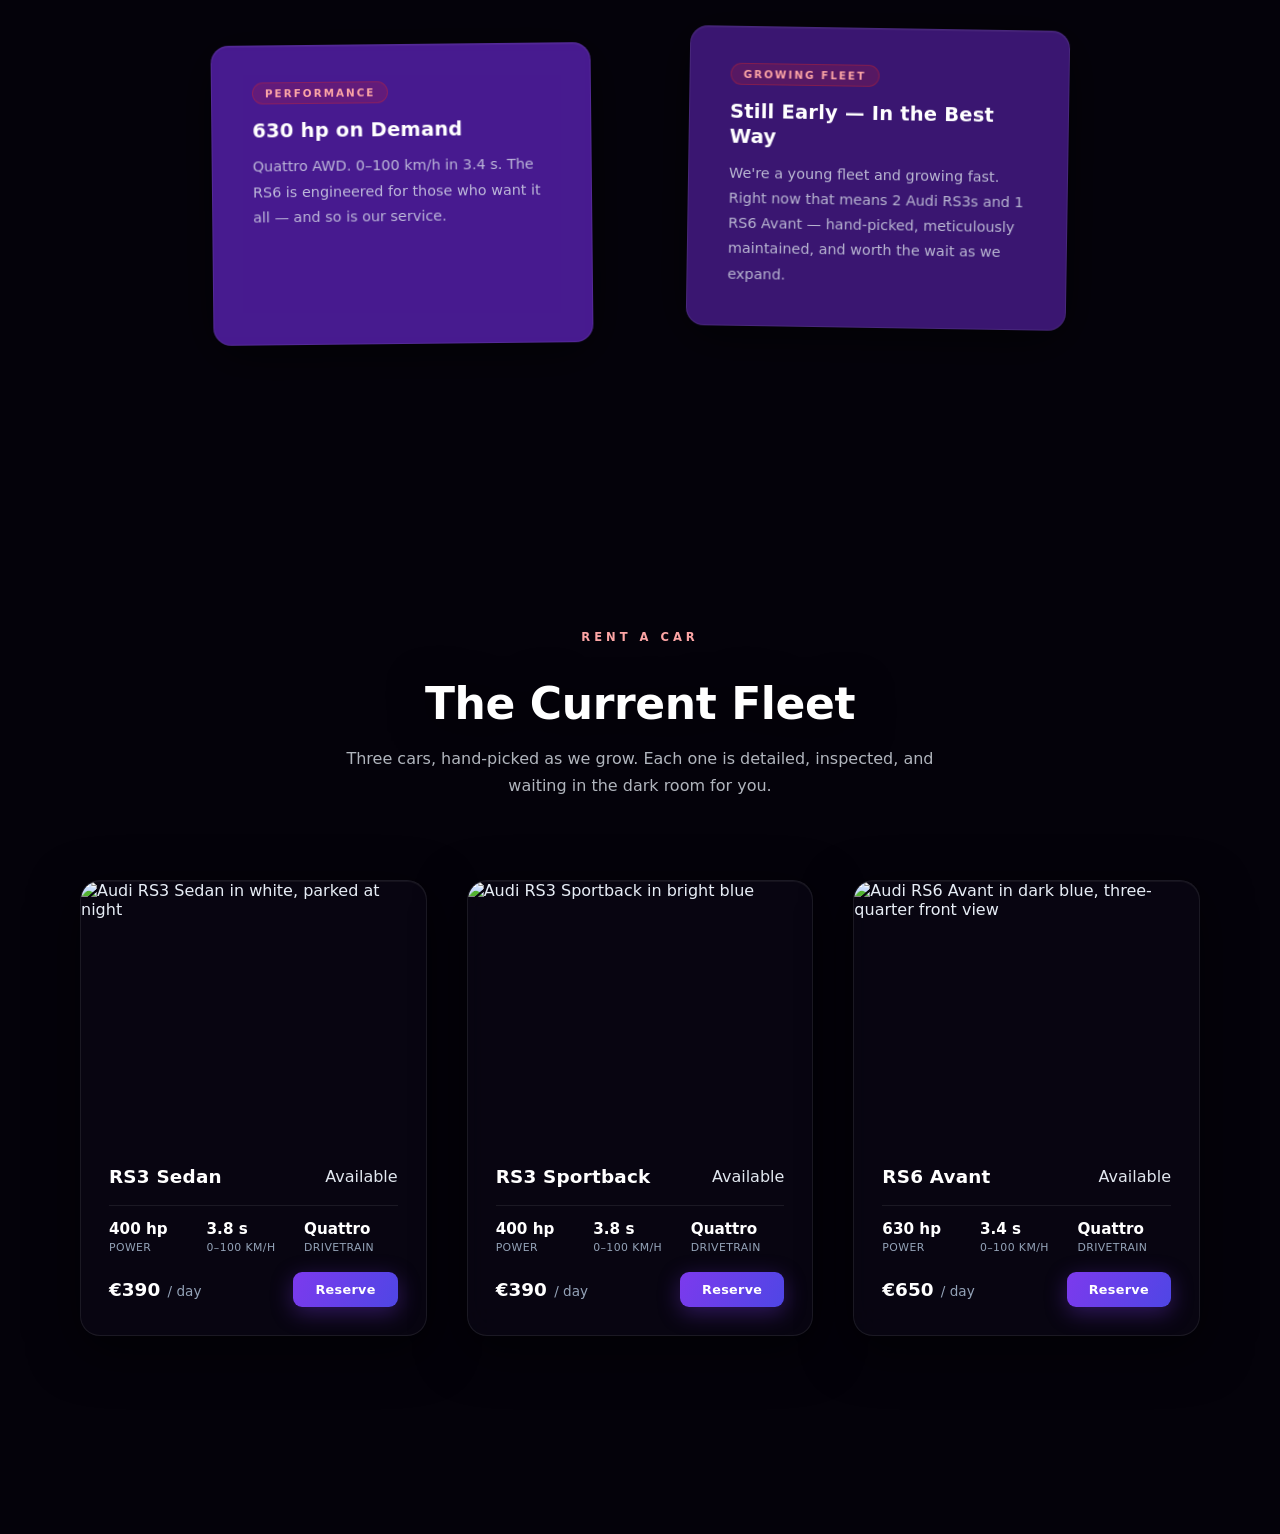
==== commit 3bbc64f4: "Make EN/ES language switch translate the whole site - Tag every visible string with data-i18n / data" ====
--- a/index.html
+++ b/index.html
@@ -34,15 +34,15 @@
     <div class="nav-logo">Atlas</div>
 
     <div class="nav-center">
-      <a href="#home"  class="nav-link active">Home</a>
-      <a href="#rent-a-car"  class="nav-link">Rent a Car</a>
-      <a href="#"  class="nav-link">My Bookings</a>
-      <a href="#"  class="nav-link">Contact</a>
+      <a href="#home"  class="nav-link active" data-i18n="nav.home">Home</a>
+      <a href="#rent-a-car"  class="nav-link" data-i18n="nav.rent">Rent a Car</a>
+      <a href="#"  class="nav-link" data-i18n="nav.bookings">My Bookings</a>
+      <a href="#"  class="nav-link" data-i18n="nav.contact">Contact</a>
       <span class="nav-indicator"></span>
     </div>
 
     <div class="nav-right">
-      <div class="lang-switch" role="group" aria-label="Language selector">
+      <div class="lang-switch" role="group" aria-label="Language selector" data-i18n-aria="lang.ariaLabel">
         <button type="button" class="lang-option active" data-lang="en" aria-pressed="true">
           <span class="lang-flag" aria-hidden="true">🇺🇸</span>
           <span class="lang-code">EN</span>
@@ -59,7 +59,7 @@
           <circle cx="12" cy="8" r="4"/>
           <path d="M4 20c0-4 3.6-7 8-7s8 3 8 7"/>
         </svg>
-        My Profile
+        <span data-i18n="nav.profile">My Profile</span>
       </a>
     </div>
   </nav>
@@ -74,47 +74,47 @@
     <section class="hero" id="home">
 
       <div class="hero-intro">
-        <div class="hero-eyebrow">The RS6, In The Room With You</div>
-        <h1>Make Your Dream Come True.</h1>
-        <p>One car, one spotlight, zero compromise. Scroll to see what's waiting for you.</p>
+        <div class="hero-eyebrow" data-i18n="hero.eyebrow">The RS6, In The Room With You</div>
+        <h1 data-i18n="hero.title">Make Your Dream Come True.</h1>
+        <p data-i18n="hero.subtitle">One car, one spotlight, zero compromise. Scroll to see what's waiting for you.</p>
       </div>
 
       <div class="boxes-grid">
 
         <div class="info-box box-purple">
-          <div class="tag">Premium Fleet</div>
-          <h3>Luxury at Every Turn</h3>
-          <p>Our fleet includes the finest high-performance vehicles on the market. From the RS6 Avant to the Porsche Panamera — drive what you've always dreamed of.</p>
+          <div class="tag" data-i18n="box.fleet.tag">Premium Fleet</div>
+          <h3 data-i18n="box.fleet.title">Luxury at Every Turn</h3>
+          <p data-i18n="box.fleet.body">Our fleet includes the finest high-performance vehicles on the market. From the RS6 Avant to the Porsche Panamera — drive what you've always dreamed of.</p>
         </div>
 
         <div class="info-box box-blue">
-          <div class="tag">Instant Booking</div>
-          <h3>Reserve in Under 2 Minutes</h3>
-          <p>Select your car, pick your dates, confirm. No hidden fees, no paperwork — effortless from first click to ignition key.</p>
+          <div class="tag" data-i18n="box.booking.tag">Instant Booking</div>
+          <h3 data-i18n="box.booking.title">Reserve in Under 2 Minutes</h3>
+          <p data-i18n="box.booking.body">Select your car, pick your dates, confirm. No hidden fees, no paperwork — effortless from first click to ignition key.</p>
         </div>
 
         <div class="info-box box-indigo">
-          <div class="tag">24 / 7 Support</div>
-          <h3>Always on Standby</h3>
-          <p>Our concierge team is available around the clock. Wherever your journey takes you, we make sure everything runs perfectly.</p>
+          <div class="tag" data-i18n="box.support.tag">24 / 7 Support</div>
+          <h3 data-i18n="box.support.title">Always on Standby</h3>
+          <p data-i18n="box.support.body">Our concierge team is available around the clock. Wherever your journey takes you, we make sure everything runs perfectly.</p>
         </div>
 
         <div class="info-box box-teal">
-          <div class="tag">Transparent Pricing</div>
-          <h3>No Surprises — Ever</h3>
-          <p>What you see is what you pay. Premium rates with no fine print, because real luxury shouldn't come with hidden conditions.</p>
+          <div class="tag" data-i18n="box.pricing.tag">Transparent Pricing</div>
+          <h3 data-i18n="box.pricing.title">No Surprises — Ever</h3>
+          <p data-i18n="box.pricing.body">What you see is what you pay. Premium rates with no fine print, because real luxury shouldn't come with hidden conditions.</p>
         </div>
 
         <div class="info-box box-violet">
-          <div class="tag">Performance</div>
-          <h3>630 hp on Demand</h3>
-          <p>Quattro AWD. 0–100 km/h in 3.4 s. The RS6 is engineered for those who want it all — and so is our service.</p>
+          <div class="tag" data-i18n="box.performance.tag">Performance</div>
+          <h3 data-i18n="box.performance.title">630 hp on Demand</h3>
+          <p data-i18n="box.performance.body">Quattro AWD. 0–100 km/h in 3.4 s. The RS6 is engineered for those who want it all — and so is our service.</p>
         </div>
 
         <div class="info-box box-darkred">
-          <div class="tag">Growing Fleet</div>
-          <h3>Still Early — In the Best Way</h3>
-          <p>We're a young fleet and growing fast. Right now that means 2 Audi RS3s and 1 RS6 Avant — hand-picked, meticulously maintained, and worth the wait as we expand.</p>
+          <div class="tag" data-i18n="box.growing.tag">Growing Fleet</div>
+          <h3 data-i18n="box.growing.title">Still Early — In the Best Way</h3>
+          <p data-i18n="box.growing.body">We're a young fleet and growing fast. Right now that means 2 Audi RS3s and 1 RS6 Avant — hand-picked, meticulously maintained, and worth the wait as we expand.</p>
         </div>
 
       </div>
@@ -124,9 +124,9 @@
     <section class="fleet" id="rent-a-car">
 
       <div class="fleet-intro">
-        <div class="hero-eyebrow">Rent a Car</div>
-        <h2>The Current Fleet</h2>
-        <p>Three cars, hand-picked as we grow. Each one is detailed, inspected, and waiting in the dark room for you.</p>
+        <div class="hero-eyebrow" data-i18n="fleet.eyebrow">Rent a Car</div>
+        <h2 data-i18n="fleet.title">The Current Fleet</h2>
+        <p data-i18n="fleet.subtitle">Three cars, hand-picked as we grow. Each one is detailed, inspected, and waiting in the dark room for you.</p>
       </div>
 
       <div class="fleet-grid">
@@ -138,16 +138,16 @@
           <div class="car-body">
             <div class="car-top">
               <h3>RS3 Sedan</h3>
-              <span class="tag">Available</span>
+              <span class="tag" data-i18n="car.available">Available</span>
             </div>
             <ul class="car-specs">
-              <li><strong>400 hp</strong><span>Power</span></li>
-              <li><strong>3.8 s</strong><span>0–100 km/h</span></li>
-              <li><strong>Quattro</strong><span>Drivetrain</span></li>
+              <li><strong>400 hp</strong><span data-i18n="spec.power">Power</span></li>
+              <li><strong>3.8 s</strong><span data-i18n="spec.accel">0–100 km/h</span></li>
+              <li><strong>Quattro</strong><span data-i18n="spec.drivetrain">Drivetrain</span></li>
             </ul>
             <div class="car-footer">
-              <div class="car-price"><strong>€390</strong> / day</div>
-              <a href="#" class="car-cta">Reserve</a>
+              <div class="car-price"><strong>€390</strong> <span data-i18n="car.perDay">/ day</span></div>
+              <a href="#" class="car-cta" data-i18n="car.reserve">Reserve</a>
             </div>
           </div>
         </article>
@@ -159,16 +159,16 @@
           <div class="car-body">
             <div class="car-top">
               <h3>RS3 Sportback</h3>
-              <span class="tag">Available</span>
+              <span class="tag" data-i18n="car.available">Available</span>
             </div>
             <ul class="car-specs">
-              <li><strong>400 hp</strong><span>Power</span></li>
-              <li><strong>3.8 s</strong><span>0–100 km/h</span></li>
-              <li><strong>Quattro</strong><span>Drivetrain</span></li>
+              <li><strong>400 hp</strong><span data-i18n="spec.power">Power</span></li>
+              <li><strong>3.8 s</strong><span data-i18n="spec.accel">0–100 km/h</span></li>
+              <li><strong>Quattro</strong><span data-i18n="spec.drivetrain">Drivetrain</span></li>
             </ul>
             <div class="car-footer">
-              <div class="car-price"><strong>€390</strong> / day</div>
-              <a href="#" class="car-cta">Reserve</a>
+              <div class="car-price"><strong>€390</strong> <span data-i18n="car.perDay">/ day</span></div>
+              <a href="#" class="car-cta" data-i18n="car.reserve">Reserve</a>
             </div>
           </div>
         </article>
@@ -180,16 +180,16 @@
           <div class="car-body">
             <div class="car-top">
               <h3>RS6 Avant</h3>
-              <span class="tag">Available</span>
+              <span class="tag" data-i18n="car.available">Available</span>
             </div>
             <ul class="car-specs">
-              <li><strong>630 hp</strong><span>Power</span></li>
-              <li><strong>3.4 s</strong><span>0–100 km/h</span></li>
-              <li><strong>Quattro</strong><span>Drivetrain</span></li>
+              <li><strong>630 hp</strong><span data-i18n="spec.power">Power</span></li>
+              <li><strong>3.4 s</strong><span data-i18n="spec.accel">0–100 km/h</span></li>
+              <li><strong>Quattro</strong><span data-i18n="spec.drivetrain">Drivetrain</span></li>
             </ul>
             <div class="car-footer">
-              <div class="car-price"><strong>€650</strong> / day</div>
-              <a href="#" class="car-cta">Reserve</a>
+              <div class="car-price"><strong>€650</strong> <span data-i18n="car.perDay">/ day</span></div>
+              <a href="#" class="car-cta" data-i18n="car.reserve">Reserve</a>
             </div>
           </div>
         </article>
@@ -212,21 +212,135 @@
 
   <script>
     // Language switcher — EN / ES toggle with flag icons.
-    // Purely presentational state for now (swaps the active pill);
-    // wire real translations in here once copy is localized.
+    // Translates every data-i18n[-aria] node on the page and
+    // remembers the choice across visits.
     (function () {
+      const STRINGS = {
+        en: {
+          'nav.home': 'Home',
+          'nav.rent': 'Rent a Car',
+          'nav.bookings': 'My Bookings',
+          'nav.contact': 'Contact',
+          'nav.profile': 'My Profile',
+          'lang.ariaLabel': 'Language selector',
+          'hero.eyebrow': 'The RS6, In The Room With You',
+          'hero.title': 'Make Your Dream Come True.',
+          'hero.subtitle': "One car, one spotlight, zero compromise. Scroll to see what's waiting for you.",
+          'box.fleet.tag': 'Premium Fleet',
+          'box.fleet.title': 'Luxury at Every Turn',
+          'box.fleet.body': "Our fleet includes the finest high-performance vehicles on the market. From the RS6 Avant to the Porsche Panamera — drive what you've always dreamed of.",
+          'box.booking.tag': 'Instant Booking',
+          'box.booking.title': 'Reserve in Under 2 Minutes',
+          'box.booking.body': 'Select your car, pick your dates, confirm. No hidden fees, no paperwork — effortless from first click to ignition key.',
+          'box.support.tag': '24 / 7 Support',
+          'box.support.title': 'Always on Standby',
+          'box.support.body': 'Our concierge team is available around the clock. Wherever your journey takes you, we make sure everything runs perfectly.',
+          'box.pricing.tag': 'Transparent Pricing',
+          'box.pricing.title': 'No Surprises — Ever',
+          'box.pricing.body': "What you see is what you pay. Premium rates with no fine print, because real luxury shouldn't come with hidden conditions.",
+          'box.performance.tag': 'Performance',
+          'box.performance.title': '630 hp on Demand',
+          'box.performance.body': 'Quattro AWD. 0–100 km/h in 3.4 s. The RS6 is engineered for those who want it all — and so is our service.',
+          'box.growing.tag': 'Growing Fleet',
+          'box.growing.title': 'Still Early — In the Best Way',
+          'box.growing.body': "We're a young fleet and growing fast. Right now that means 2 Audi RS3s and 1 RS6 Avant — hand-picked, meticulously maintained, and worth the wait as we expand.",
+          'fleet.eyebrow': 'Rent a Car',
+          'fleet.title': 'The Current Fleet',
+          'fleet.subtitle': 'Three cars, hand-picked as we grow. Each one is detailed, inspected, and waiting in the dark room for you.',
+          'car.available': 'Available',
+          'spec.power': 'Power',
+          'spec.accel': '0–100 km/h',
+          'spec.drivetrain': 'Drivetrain',
+          'car.perDay': '/ day',
+          'car.reserve': 'Reserve',
+          'meta.title': 'Atlas — Premium Car Rental',
+          'meta.description': 'Atlas Premium Car Rental — rent a premium car with ease. Browse our fleet, book online, and hit the road with Atlas.'
+        },
+        es: {
+          'nav.home': 'Inicio',
+          'nav.rent': 'Alquilar un Auto',
+          'nav.bookings': 'Mis Reservas',
+          'nav.contact': 'Contacto',
+          'nav.profile': 'Mi Perfil',
+          'lang.ariaLabel': 'Selector de idioma',
+          'hero.eyebrow': 'El RS6, En La Sala Contigo',
+          'hero.title': 'Haz Realidad Tu Sueño.',
+          'hero.subtitle': 'Un auto, un reflector, cero compromisos. Desplázate para ver lo que te espera.',
+          'box.fleet.tag': 'Flota Premium',
+          'box.fleet.title': 'Lujo en Cada Curva',
+          'box.fleet.body': 'Nuestra flota incluye los mejores vehículos de alto rendimiento del mercado. Desde el RS6 Avant hasta el Porsche Panamera — conduce lo que siempre soñaste.',
+          'box.booking.tag': 'Reserva Instantánea',
+          'box.booking.title': 'Reserva en Menos de 2 Minutos',
+          'box.booking.body': 'Elige tu auto, selecciona tus fechas, confirma. Sin cargos ocultos, sin papeleo — sencillo desde el primer clic hasta la llave de encendido.',
+          'box.support.tag': 'Soporte 24 / 7',
+          'box.support.title': 'Siempre Disponibles',
+          'box.support.body': 'Nuestro equipo de conserjería está disponible las 24 horas. Dondequiera que te lleve tu viaje, nos aseguramos de que todo funcione a la perfección.',
+          'box.pricing.tag': 'Precios Transparentes',
+          'box.pricing.title': 'Sin Sorpresas — Nunca',
+          'box.pricing.body': 'Lo que ves es lo que pagas. Tarifas premium sin letra pequeña, porque el verdadero lujo no debería tener condiciones ocultas.',
+          'box.performance.tag': 'Rendimiento',
+          'box.performance.title': '630 hp Bajo Demanda',
+          'box.performance.body': 'Quattro AWD. 0–100 km/h en 3.4 s. El RS6 está diseñado para quienes lo quieren todo — y también nuestro servicio.',
+          'box.growing.tag': 'Flota en Crecimiento',
+          'box.growing.title': 'Recién Empezamos — Y de la Mejor Forma',
+          'box.growing.body': 'Somos una flota joven que crece rápido. Por ahora eso significa 2 Audi RS3 y 1 RS6 Avant — seleccionados a mano, mantenidos meticulosamente, y que vale la pena esperar mientras nos expandimos.',
+          'fleet.eyebrow': 'Alquilar un Auto',
+          'fleet.title': 'La Flota Actual',
+          'fleet.subtitle': 'Tres autos, elegidos a mano mientras crecemos. Cada uno está detallado, inspeccionado, y esperando en la sala oscura por ti.',
+          'car.available': 'Disponible',
+          'spec.power': 'Potencia',
+          'spec.accel': '0–100 km/h',
+          'spec.drivetrain': 'Tracción',
+          'car.perDay': '/ día',
+          'car.reserve': 'Reservar',
+          'meta.title': 'Atlas — Alquiler de Autos Premium',
+          'meta.description': 'Atlas Alquiler de Autos Premium — alquila un auto premium con facilidad. Explora nuestra flota, reserva en línea, y sal a la carretera con Atlas.'
+        }
+      };
+
       const options = Array.from(document.querySelectorAll('.lang-option'));
+      const metaDescription = document.querySelector('meta[name="description"]');
+
+      function applyLanguage(lang) {
+        const dict = STRINGS[lang] || STRINGS.en;
+
+        document.querySelectorAll('[data-i18n]').forEach(el => {
+          const key = el.getAttribute('data-i18n');
+          if (dict[key]) el.textContent = dict[key];
+        });
+
+        document.querySelectorAll('[data-i18n-aria]').forEach(el => {
+          const key = el.getAttribute('data-i18n-aria');
+          if (dict[key]) el.setAttribute('aria-label', dict[key]);
+        });
+
+        document.title = dict['meta.title'] || document.title;
+        if (metaDescription && dict['meta.description']) {
+          metaDescription.setAttribute('content', dict['meta.description']);
+        }
+
+        document.documentElement.lang = lang;
+
+        options.forEach(b => {
+          const isActive = b.dataset.lang === lang;
+          b.classList.toggle('active', isActive);
+          b.setAttribute('aria-pressed', String(isActive));
+        });
+
+        try { localStorage.setItem('atlas-lang', lang); } catch (e) { /* storage unavailable */ }
+
+        // Nav link widths change between languages (e.g. "Contact" vs
+        // "Contacto") — nudge the sliding underline to re-measure.
+        window.dispatchEvent(new Event('resize'));
+      }
+
       options.forEach(btn => {
-        btn.addEventListener('click', () => {
-          options.forEach(b => {
-            b.classList.remove('active');
-            b.setAttribute('aria-pressed', 'false');
-          });
-          btn.classList.add('active');
-          btn.setAttribute('aria-pressed', 'true');
-          document.documentElement.lang = btn.dataset.lang;
-        });
+        btn.addEventListener('click', () => applyLanguage(btn.dataset.lang));
       });
+
+      let savedLang = 'en';
+      try { savedLang = localStorage.getItem('atlas-lang') || 'en'; } catch (e) { /* storage unavailable */ }
+      applyLanguage(STRINGS[savedLang] ? savedLang : 'en');
     })();
   </script>
 
